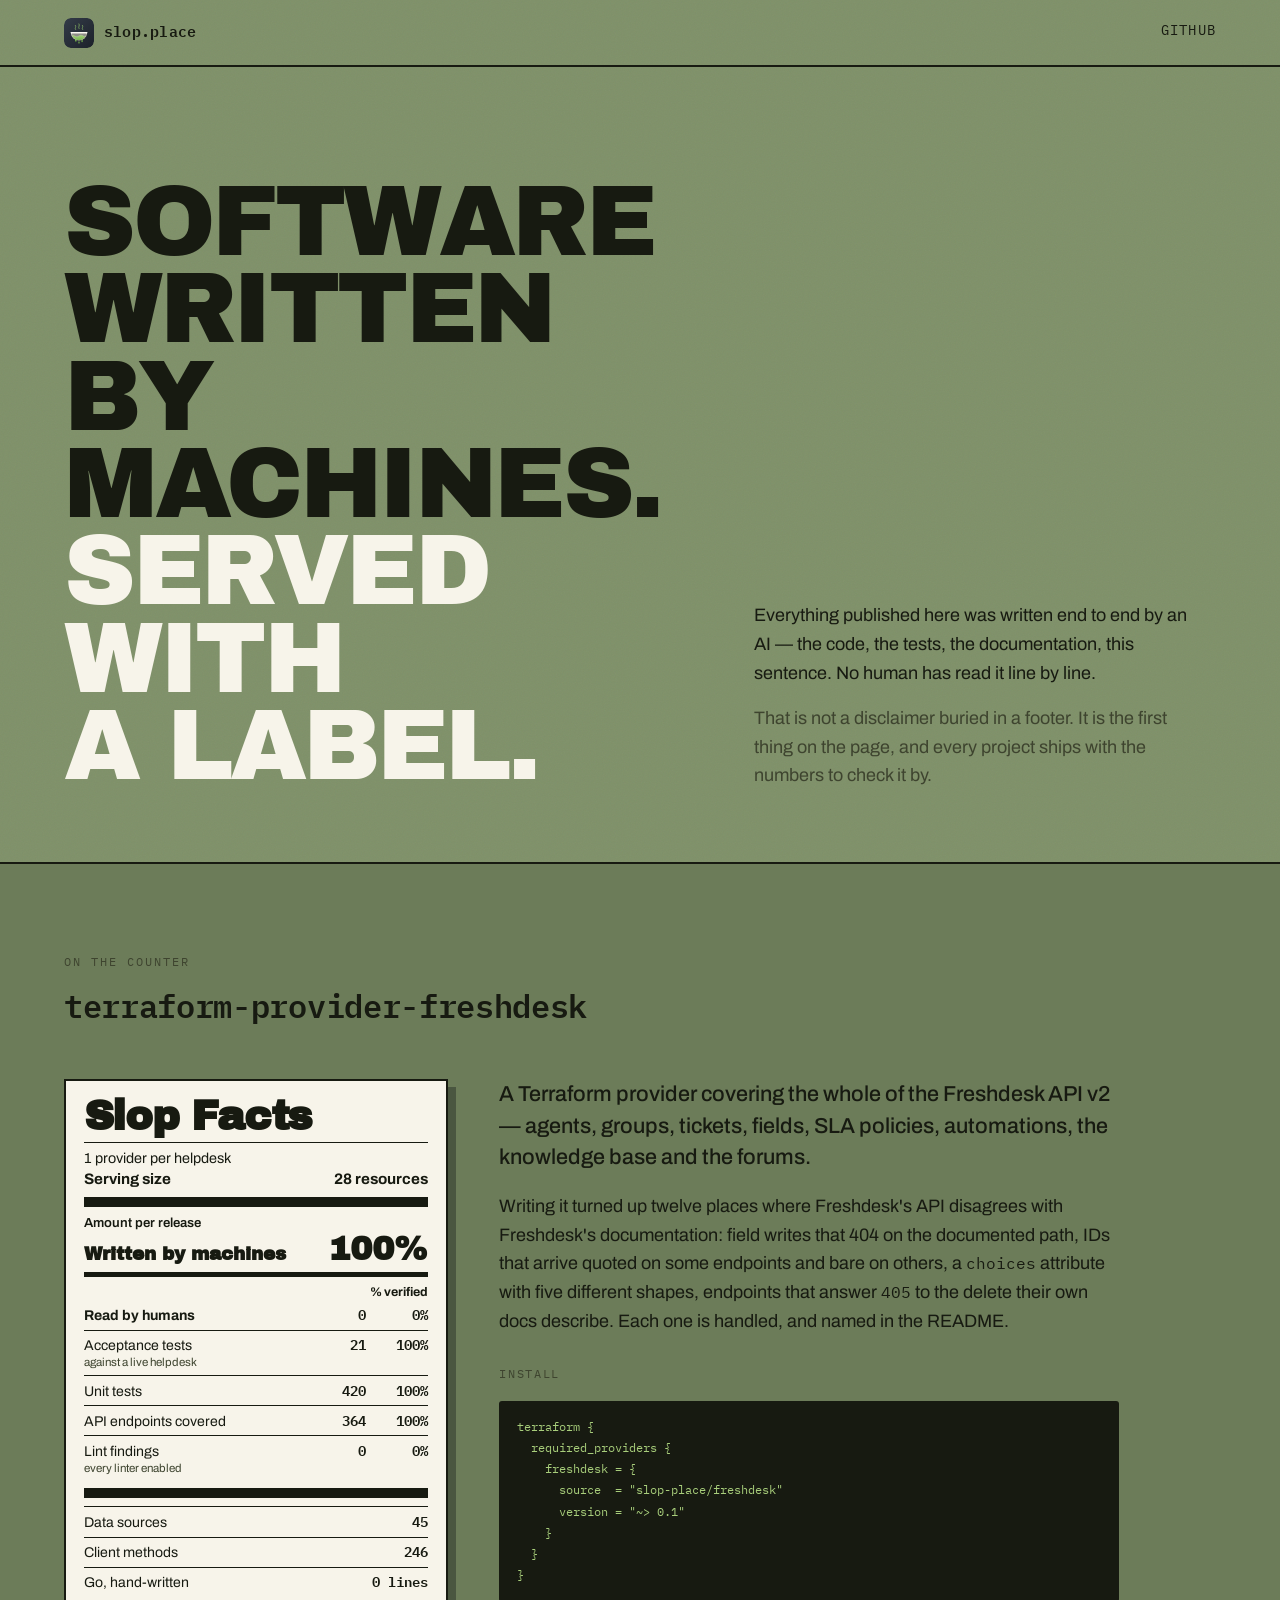
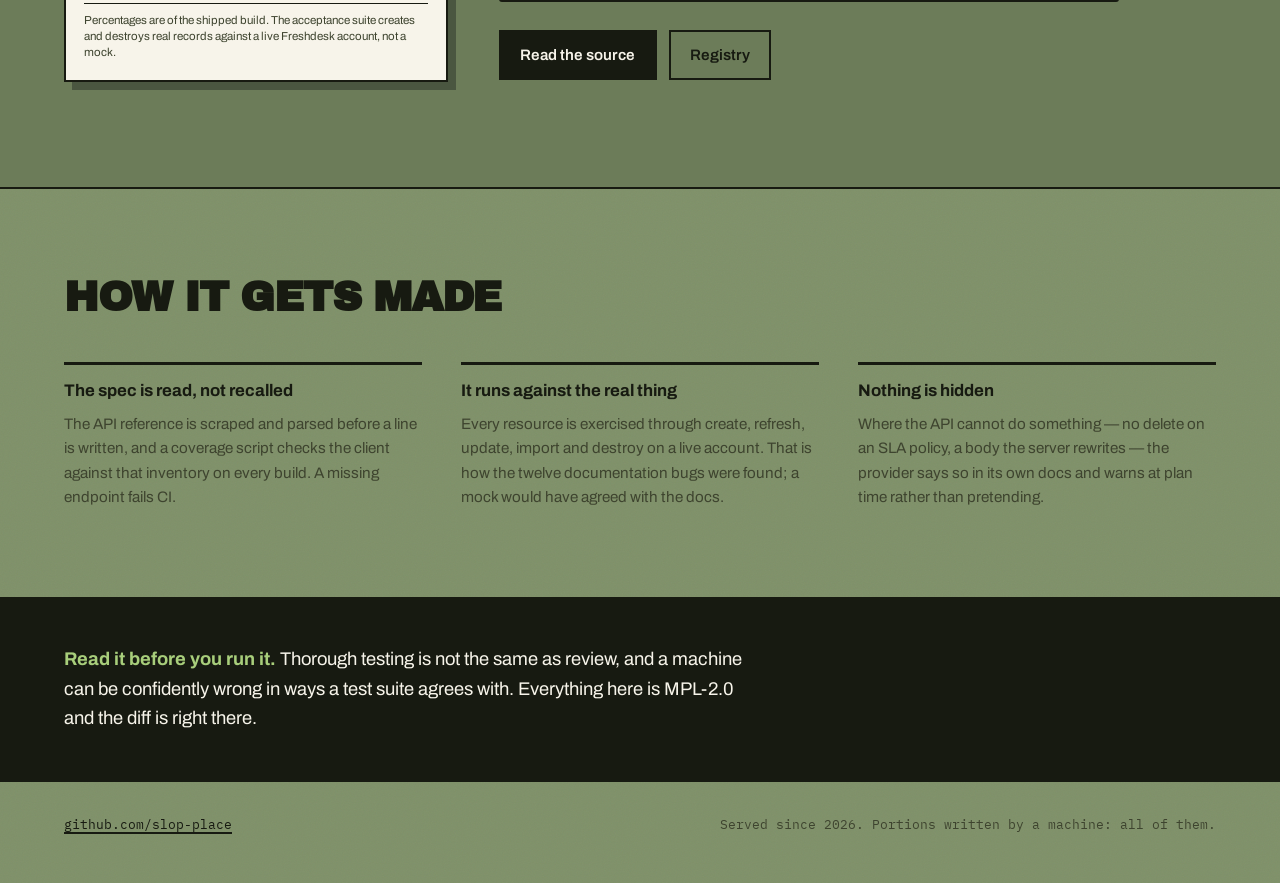
==== index.html @ e4c2a357 "Add the slop.place site A static page for the org: institutional canteen green, with each project pr" ====
<!doctype html>
<html lang="en">
<head>
<meta charset="utf-8">
<meta name="viewport" content="width=device-width, initial-scale=1">
<title>slop.place — software written by machines, served with a label</title>
<meta name="description" content="Open-source software written end to end by AI, published with the numbers to check it by. No human has read it line by line.">

<link rel="icon" href="/assets/favicon.png" type="image/png">
<meta property="og:title" content="slop.place">
<meta property="og:description" content="Software written by machines. Served with a label.">
<meta property="og:image" content="/assets/slop-place-512.png">
<meta property="og:type" content="website">
<meta property="og:url" content="https://slop.place">
<meta name="twitter:card" content="summary">

<link rel="preconnect" href="https://fonts.googleapis.com">
<link rel="preconnect" href="https://fonts.gstatic.com" crossorigin>
<link href="https://fonts.googleapis.com/css2?family=Archivo:wght@400;500;600;700&family=Archivo+Black&family=IBM+Plex+Mono:wght@400;500;600&display=swap" rel="stylesheet">
<link rel="stylesheet" href="/styles.css">
</head>

<body>
<a class="skip" href="#main">Skip to content</a>

<header class="bar">
  <a class="brand" href="/">
    <img src="/assets/slop-place.svg" alt="" width="30" height="30">
    <span>slop.place</span>
  </a>
  <a class="bar-link" href="https://github.com/slop-place">GitHub</a>
</header>

<main id="main">

  <section class="hero">
    <h1 class="hero-title">
      <span class="line">Software</span>
      <span class="line">written by</span>
      <span class="line">machines.</span>
      <span class="line line--slop">Served with</span>
      <span class="line line--slop">a label.</span>
    </h1>

    <div class="hero-note">
      <p>
        Everything published here was written end to end by an AI — the code, the
        tests, the documentation, this sentence. No human has read it line by line.
      </p>
      <p>
        That is not a disclaimer buried in a footer. It is the first thing on the
        page, and every project ships with the numbers to check it by.
      </p>
    </div>
  </section>

  <section class="serving" aria-labelledby="serving-heading">
    <p class="eyebrow">On the counter</p>
    <h2 id="serving-heading" class="serving-title">terraform-provider-freshdesk</h2>

    <div class="serving-grid">

      <!-- The signature: a regulatory label for a software release. -->
      <article class="label" aria-labelledby="facts-heading">
        <h3 id="facts-heading" class="label-title">Slop Facts</h3>

        <div class="rule rule--hair"></div>
        <p class="label-serving">1 provider per helpdesk</p>
        <p class="label-serving-size">
          <span>Serving size</span><strong>28 resources</strong>
        </p>

        <div class="rule rule--thick"></div>
        <p class="label-amount">Amount per release</p>
        <p class="label-headline">
          <span>Written by machines</span><strong>100%</strong>
        </p>

        <div class="rule rule--medium"></div>
        <p class="label-col">% verified</p>

        <dl class="label-rows">
          <div class="row row--emph">
            <dt>Read by humans</dt><dd class="v">0</dd><dd class="p">0%</dd>
          </div>
          <div class="row">
            <dt>Acceptance tests <em>against a live helpdesk</em></dt>
            <dd class="v">21</dd><dd class="p">100%</dd>
          </div>
          <div class="row">
            <dt>Unit tests</dt><dd class="v">420</dd><dd class="p">100%</dd>
          </div>
          <div class="row">
            <dt>API endpoints covered</dt><dd class="v">364</dd><dd class="p">100%</dd>
          </div>
          <div class="row">
            <dt>Lint findings <em>every linter enabled</em></dt>
            <dd class="v">0</dd><dd class="p">0%</dd>
          </div>
        </dl>

        <div class="rule rule--thick"></div>

        <dl class="label-minor">
          <div class="row"><dt>Data sources</dt><dd class="v">45</dd></div>
          <div class="row"><dt>Client methods</dt><dd class="v">246</dd></div>
          <div class="row"><dt>Go, hand-written</dt><dd class="v">0 lines</dd></div>
        </dl>

        <div class="rule rule--hair"></div>
        <p class="label-foot">
          Percentages are of the shipped build. The acceptance suite creates and
          destroys real records against a live Freshdesk account, not a mock.
        </p>
      </article>

      <div class="serving-copy">
        <p class="lede">
          A Terraform provider covering the whole of the Freshdesk API v2 — agents,
          groups, tickets, fields, SLA policies, automations, the knowledge base and
          the forums.
        </p>

        <p>
          Writing it turned up twelve places where Freshdesk's API disagrees with
          Freshdesk's documentation: field writes that 404 on the documented path,
          IDs that arrive quoted on some endpoints and bare on others, a
          <code>choices</code> attribute with five different shapes, endpoints that
          answer <code>405</code> to the delete their own docs describe. Each one is
          handled, and named in the README.
        </p>

        <div class="install">
          <p class="install-label">Install</p>
<pre><code>terraform {
  required_providers {
    freshdesk = {
      source  = "slop-place/freshdesk"
      version = "~&gt; 0.1"
    }
  }
}</code></pre>
        </div>

        <p class="links">
          <a class="cta" href="https://github.com/slop-place/terraform-provider-freshdesk">Read the source</a>
          <a class="cta cta--ghost" href="https://registry.terraform.io/providers/slop-place/freshdesk/latest">Registry</a>
        </p>
      </div>

    </div>
  </section>

  <section class="kitchen" aria-labelledby="kitchen-heading">
    <h2 id="kitchen-heading" class="kitchen-title">How it gets made</h2>
    <div class="kitchen-grid">
      <div class="dish">
        <h3>The spec is read, not recalled</h3>
        <p>
          The API reference is scraped and parsed before a line is written, and a
          coverage script checks the client against that inventory on every build.
          A missing endpoint fails CI.
        </p>
      </div>
      <div class="dish">
        <h3>It runs against the real thing</h3>
        <p>
          Every resource is exercised through create, refresh, update, import and
          destroy on a live account. That is how the twelve documentation bugs were
          found; a mock would have agreed with the docs.
        </p>
      </div>
      <div class="dish">
        <h3>Nothing is hidden</h3>
        <p>
          Where the API cannot do something — no delete on an SLA policy, a body the
          server rewrites — the provider says so in its own docs and warns at plan
          time rather than pretending.
        </p>
      </div>
    </div>
  </section>

  <section class="caveat">
    <p>
      <strong>Read it before you run it.</strong> Thorough testing is not the same
      as review, and a machine can be confidently wrong in ways a test suite agrees
      with. Everything here is MPL-2.0 and the diff is right there.
    </p>
  </section>

</main>

<footer class="foot">
  <p><a href="https://github.com/slop-place">github.com/slop-place</a></p>
  <p class="foot-quiet">Served since 2026. Portions written by a machine: all of them.</p>
</footer>

</body>
</html>
---- styles.css ----
/* slop.place
   The ground is institutional canteen green; the labels are paper. The joke is
   that the slop arrives with a regulatory panel, so the panel is set with the
   real thing's typographic rules — thick, medium and hairline dividers, tight
   leading, numbers hard right. */

:root {
  --tray:        #7E9068;  /* melamine green, the page ground */
  --tray-deep:   #6C7C59;  /* the same tray, in shadow */
  --tray-dark:   #4A5640;  /* under the counter */
  --paper:       #F7F4EA;  /* label stock */
  --paper-edge:  #E4DFCE;
  --ink:         #171A11;  /* near-black, green cast */
  --ink-soft:    #3E442F;
  --slop:        #A8CE7B;  /* the bright edge of the slop */

  --display: "Archivo Black", "Archivo", system-ui, sans-serif;
  --body:    "Archivo", system-ui, -apple-system, sans-serif;
  --mono:    "IBM Plex Mono", ui-monospace, "SF Mono", monospace;

  --gutter: clamp(1.25rem, 5vw, 5rem);
  --measure: 62ch;
}

*, *::before, *::after { box-sizing: border-box; }

html { -webkit-text-size-adjust: 100%; }

body {
  margin: 0;
  background: var(--tray);
  color: var(--ink);
  font-family: var(--body);
  font-size: clamp(1rem, 0.95rem + 0.25vw, 1.125rem);
  line-height: 1.6;
  /* A speckle, so the green reads as a wiped-down surface rather than a fill. */
  background-image: url("data:image/svg+xml,%3Csvg xmlns='http://www.w3.org/2000/svg' width='160' height='160'%3E%3Cfilter id='n'%3E%3CfeTurbulence type='fractalNoise' baseFrequency='0.85' numOctaves='3'/%3E%3C/filter%3E%3Crect width='160' height='160' filter='url(%23n)' opacity='0.05'/%3E%3C/svg%3E");
}

a { color: inherit; }

:focus-visible {
  outline: 3px solid var(--slop);
  outline-offset: 3px;
  border-radius: 2px;
}

.skip {
  position: absolute;
  left: -9999px;
}
.skip:focus {
  left: var(--gutter);
  top: 0.75rem;
  z-index: 10;
  background: var(--paper);
  color: var(--ink);
  padding: 0.6rem 1rem;
  font-weight: 600;
  text-decoration: none;
}

/* ── bar ─────────────────────────────────────────────────────────────── */

.bar {
  display: flex;
  align-items: center;
  justify-content: space-between;
  gap: 1rem;
  padding: 1.1rem var(--gutter);
  border-bottom: 2px solid var(--ink);
}

.brand {
  display: inline-flex;
  align-items: center;
  gap: 0.6rem;
  font-family: var(--mono);
  font-weight: 600;
  font-size: 0.95rem;
  letter-spacing: 0.02em;
  text-decoration: none;
}
.brand img { display: block; border-radius: 7px; }

.bar-link {
  font-family: var(--mono);
  font-size: 0.85rem;
  text-transform: uppercase;
  letter-spacing: 0.09em;
  text-decoration: none;
  border-bottom: 2px solid transparent;
  padding-bottom: 2px;
  transition: border-color 140ms ease;
}
.bar-link:hover { border-color: var(--ink); }

/* ── hero ────────────────────────────────────────────────────────────── */

.hero {
  padding: clamp(3rem, 9vw, 7rem) var(--gutter) clamp(2.5rem, 6vw, 4.5rem);
  display: grid;
  gap: clamp(2rem, 5vw, 4rem);
  grid-template-columns: 1fr;
}
.hero > * { min-width: 0; }

@media (min-width: 62rem) {
  .hero {
    grid-template-columns: minmax(0, 1.15fr) minmax(0, 0.85fr);
    align-items: end;
  }
}

.hero-title {
  font-family: var(--display);
  font-weight: 400;
  font-size: clamp(2.6rem, 8.4vw, 6.2rem);
  line-height: 0.88;
  letter-spacing: -0.035em;
  margin: 0;
  text-transform: uppercase;
}

.hero-title .line {
  display: block;
  overflow-wrap: anywhere;
  animation: rise 620ms cubic-bezier(0.2, 0.7, 0.3, 1) both;
}
.hero-title .line:nth-child(1) { animation-delay: 40ms; }
.hero-title .line:nth-child(2) { animation-delay: 90ms; }
.hero-title .line:nth-child(3) { animation-delay: 140ms; }
.hero-title .line:nth-child(4) { animation-delay: 210ms; }
.hero-title .line:nth-child(5) { animation-delay: 260ms; }

.line--slop { color: var(--paper); }

@keyframes rise {
  from { opacity: 0; transform: translateY(0.5em); }
  to   { opacity: 1; transform: none; }
}

.hero-note {
  max-width: 44ch;
  animation: rise 620ms cubic-bezier(0.2, 0.7, 0.3, 1) 340ms both;
}
.hero-note p { margin: 0 0 1rem; }
.hero-note p:last-child { margin-bottom: 0; color: var(--ink-soft); }

/* ── serving ─────────────────────────────────────────────────────────── */

.serving {
  padding: clamp(3rem, 7vw, 5.5rem) var(--gutter);
  border-top: 2px solid var(--ink);
  background: var(--tray-deep);
}

.eyebrow {
  font-family: var(--mono);
  font-size: 0.78rem;
  text-transform: uppercase;
  letter-spacing: 0.16em;
  margin: 0 0 0.5rem;
  color: var(--ink-soft);
}

.serving-title {
  font-family: var(--mono);
  font-weight: 600;
  font-size: clamp(1.25rem, 3.4vw, 2rem);
  letter-spacing: -0.01em;
  margin: 0 0 clamp(2rem, 4vw, 3rem);
  word-break: break-word;
}

.serving-grid {
  display: grid;
  gap: clamp(2rem, 4vw, 3.5rem);
  grid-template-columns: 1fr;
  align-items: start;
}
.serving-grid > * { min-width: 0; }

@media (min-width: 62rem) {
  .serving-grid { grid-template-columns: 24rem minmax(0, 1fr); }
}

/* ── the label ───────────────────────────────────────────────────────── */

.label {
  background: var(--paper);
  color: var(--ink);
  border: 2px solid var(--ink);
  padding: 1.05rem 1.1rem 1.2rem;
  font-family: var(--body);
  line-height: 1.25;
  box-shadow: 8px 8px 0 var(--tray-dark);
}

.label-title {
  font-family: var(--display);
  font-size: clamp(2rem, 6vw, 2.6rem);
  line-height: 0.9;
  letter-spacing: -0.03em;
  margin: 0 0 0.35rem;
  text-transform: none;
}

/* The real panel's dividers carry the hierarchy, so they are sized, not styled. */
.rule { background: var(--ink); }
.rule--hair   { height: 1px;  margin: 0.4rem 0; }
.rule--medium { height: 5px;  margin: 0.5rem 0; }
.rule--thick  { height: 10px; margin: 0.5rem 0; }

.label-serving { margin: 0; font-size: 0.9rem; }

.label-serving-size,
.label-headline {
  display: flex;
  justify-content: space-between;
  align-items: baseline;
  gap: 1rem;
  margin: 0.15rem 0 0;
  font-weight: 700;
}
.label-serving-size { font-size: 0.95rem; }

.label-amount {
  margin: 0;
  font-size: 0.82rem;
  font-weight: 600;
}

.label-headline {
  font-family: var(--display);
  font-size: 1.15rem;
  line-height: 1.1;
  margin-top: 0.15rem;
}
.label-headline strong { font-size: 2.1rem; line-height: 0.9; }

.label-col {
  margin: 0;
  text-align: right;
  font-size: 0.78rem;
  font-weight: 700;
}

.label-rows, .label-minor { margin: 0; }

.row {
  display: grid;
  min-width: 0;
  grid-template-columns: minmax(0, 1fr) auto 3.4rem;
  gap: 0.5rem;
  align-items: baseline;
  padding: 0.3rem 0;
  border-top: 1px solid var(--ink);
}
.label-rows .row:first-child { border-top: 0; }

.row dt { font-size: 0.88rem; min-width: 0; overflow-wrap: anywhere; }
.row dt em {
  display: block;
  font-style: normal;
  font-size: 0.72rem;
  color: var(--ink-soft);
  line-height: 1.3;
}
.row dd { margin: 0; font-family: var(--mono); font-size: 0.88rem; }
.row .v { font-weight: 600; }
.row .p { text-align: right; font-weight: 600; }

.row--emph dt, .row--emph dd { font-weight: 700; }

.label-minor .row { grid-template-columns: minmax(0, 1fr) auto; }

.label-foot {
  margin: 0.5rem 0 0;
  font-size: 0.72rem;
  line-height: 1.4;
  color: var(--ink-soft);
}

/* ── serving copy ────────────────────────────────────────────────────── */

.serving-copy { max-width: var(--measure); min-width: 0; }
.serving-copy p { margin: 0 0 1.15rem; }

.lede {
  font-size: clamp(1.1rem, 1rem + 0.5vw, 1.35rem);
  line-height: 1.45;
  font-weight: 500;
}

code {
  font-family: var(--mono);
  font-size: 0.9em;
}

.install { margin: 1.75rem 0; }

.install-label {
  font-family: var(--mono);
  font-size: 0.75rem;
  text-transform: uppercase;
  letter-spacing: 0.14em;
  margin: 0 0 0.5rem;
  color: var(--ink-soft);
}

.install pre {
  margin: 0;
  padding: 1rem 1.1rem;
  background: var(--ink);
  color: var(--slop);
  border-radius: 3px;
  overflow-x: auto;
  font-size: 0.85rem;
  line-height: 1.55;
}
.install pre code { font-family: var(--mono); }

.links {
  display: flex;
  flex-wrap: wrap;
  gap: 0.75rem;
  margin-top: 1.5rem;
}

.cta {
  display: inline-block;
  padding: 0.7rem 1.2rem;
  background: var(--ink);
  color: var(--paper);
  font-weight: 600;
  font-size: 0.95rem;
  text-decoration: none;
  border: 2px solid var(--ink);
  transition: transform 120ms ease, box-shadow 120ms ease;
}
.cta:hover { transform: translate(-2px, -2px); box-shadow: 4px 4px 0 var(--tray-dark); }

.cta--ghost { background: transparent; color: var(--ink); }
.cta--ghost:hover { box-shadow: 4px 4px 0 var(--tray-dark); }

/* ── kitchen ─────────────────────────────────────────────────────────── */

.kitchen {
  padding: clamp(3rem, 7vw, 5.5rem) var(--gutter);
  border-top: 2px solid var(--ink);
}

.kitchen-title {
  font-family: var(--display);
  font-size: clamp(1.7rem, 4.5vw, 2.6rem);
  line-height: 1;
  letter-spacing: -0.03em;
  margin: 0 0 clamp(1.75rem, 4vw, 2.75rem);
  text-transform: uppercase;
}

.kitchen-grid {
  display: grid;
  gap: clamp(1.5rem, 3vw, 2.5rem);
  grid-template-columns: 1fr;
}
.kitchen-grid > * { min-width: 0; }
@media (min-width: 48rem) {
  .kitchen-grid { grid-template-columns: repeat(3, 1fr); }
}

.dish {
  border-top: 3px solid var(--ink);
  padding-top: 1rem;
}
.dish h3 {
  font-family: var(--body);
  font-weight: 700;
  font-size: 1.05rem;
  line-height: 1.25;
  margin: 0 0 0.6rem;
}
.dish p { margin: 0; font-size: 0.95rem; color: var(--ink-soft); }

/* ── caveat ──────────────────────────────────────────────────────────── */

.caveat {
  padding: clamp(2rem, 5vw, 3rem) var(--gutter);
  background: var(--ink);
  color: var(--paper);
}
.caveat p {
  margin: 0;
  max-width: var(--measure);
  font-size: clamp(1rem, 0.95rem + 0.3vw, 1.15rem);
}
.caveat strong { color: var(--slop); }

/* ── foot ────────────────────────────────────────────────────────────── */

.foot {
  padding: 2rem var(--gutter) 3rem;
  font-family: var(--mono);
  font-size: 0.82rem;
  display: flex;
  flex-wrap: wrap;
  justify-content: space-between;
  gap: 0.5rem 1.5rem;
}
.foot p { margin: 0; }
.foot a { text-decoration-thickness: 2px; text-underline-offset: 3px; }
.foot-quiet { color: var(--ink-soft); }

@media (prefers-reduced-motion: reduce) {
  *, *::before, *::after {
    animation-duration: 0.01ms !important;
    animation-delay: 0ms !important;
    transition-duration: 0.01ms !important;
  }
}
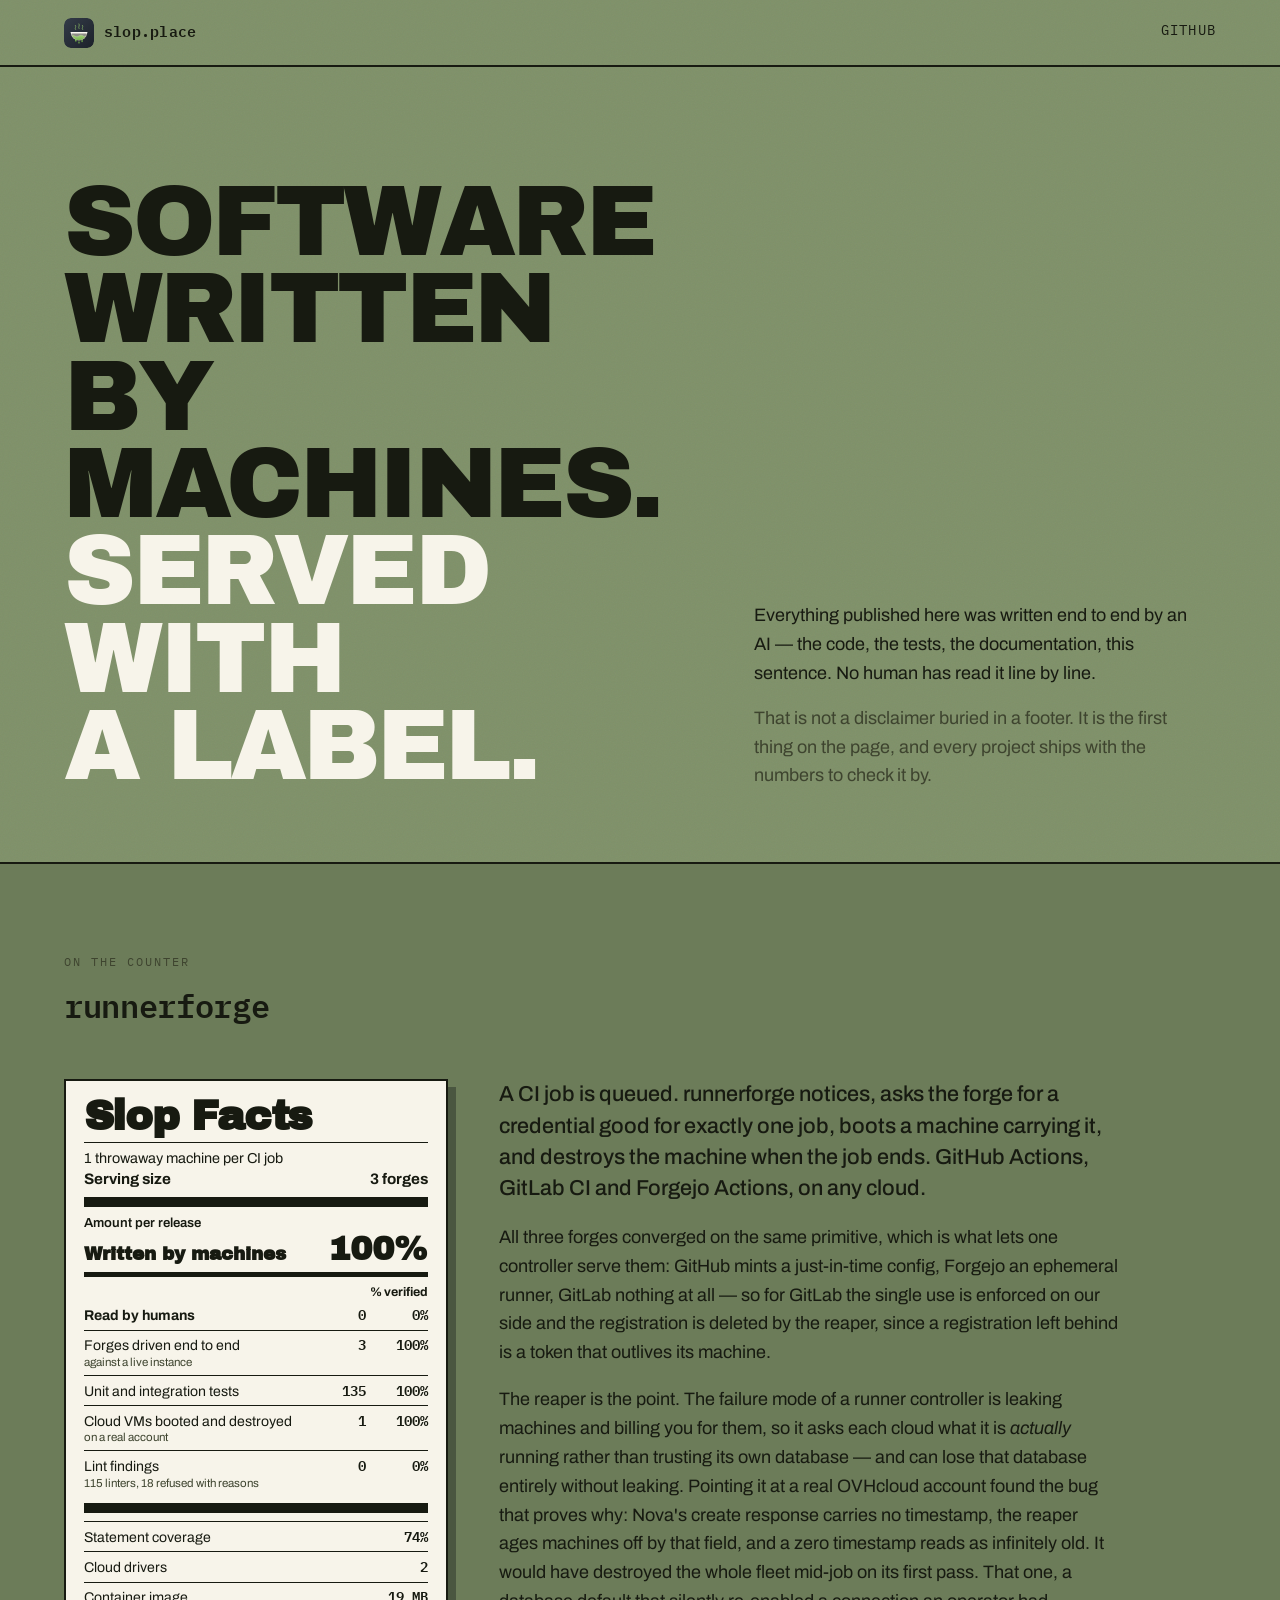
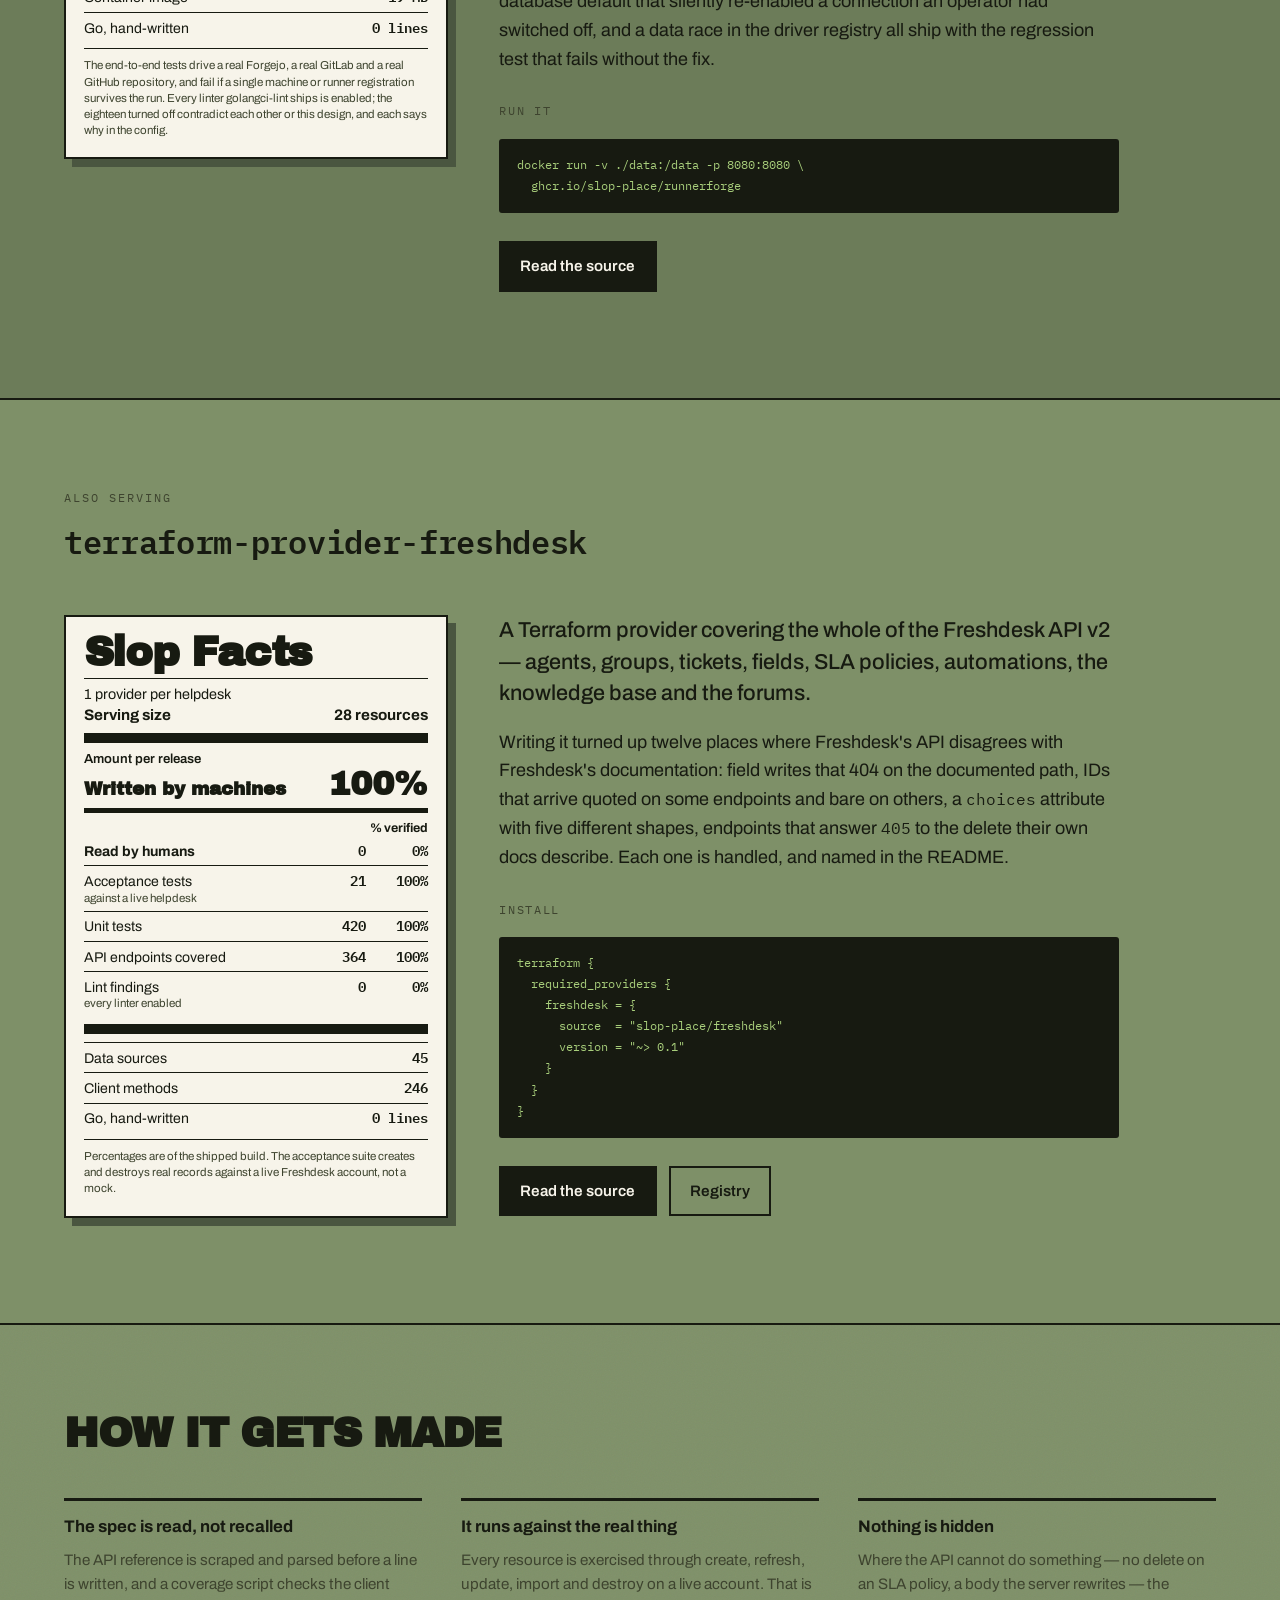
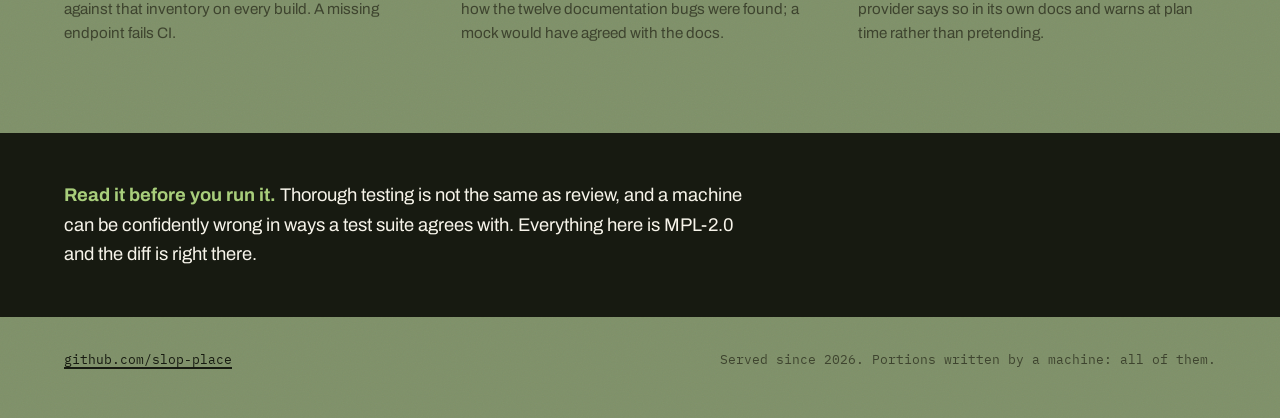
==== commit c5fca448: "Put runnerforge on the counter Ephemeral CI runners for GitHub Actions, GitLab CI and Forgejo, one t" ====
--- a/index.html
+++ b/index.html
@@ -4,7 +4,7 @@
 <meta charset="utf-8">
 <meta name="viewport" content="width=device-width, initial-scale=1">
 <title>slop.place — software written by machines, served with a label</title>
-<meta name="description" content="Open-source software written end to end by AI, published with the numbers to check it by. No human has read it line by line.">
+<meta name="description" content="Open-source software written end to end by AI, published with the numbers to check it by. Ephemeral CI runners and a Terraform provider. No human has read it line by line.">
 
 <link rel="icon" href="/assets/favicon.png" type="image/png">
 <meta property="og:title" content="slop.place">
@@ -54,8 +54,115 @@
     </div>
   </section>
 
-  <section class="serving" aria-labelledby="serving-heading">
+  <section class="serving" aria-labelledby="rf-heading">
     <p class="eyebrow">On the counter</p>
+    <h2 id="rf-heading" class="serving-title">runnerforge</h2>
+
+    <div class="serving-grid">
+
+      <article class="label" aria-labelledby="rf-facts-heading">
+        <h3 id="rf-facts-heading" class="label-title">Slop Facts</h3>
+
+        <div class="rule rule--hair"></div>
+        <p class="label-serving">1 throwaway machine per CI job</p>
+        <p class="label-serving-size">
+          <span>Serving size</span><strong>3 forges</strong>
+        </p>
+
+        <div class="rule rule--thick"></div>
+        <p class="label-amount">Amount per release</p>
+        <p class="label-headline">
+          <span>Written by machines</span><strong>100%</strong>
+        </p>
+
+        <div class="rule rule--medium"></div>
+        <p class="label-col">% verified</p>
+
+        <dl class="label-rows">
+          <div class="row row--emph">
+            <dt>Read by humans</dt><dd class="v">0</dd><dd class="p">0%</dd>
+          </div>
+          <div class="row">
+            <dt>Forges driven end to end <em>against a live instance</em></dt>
+            <dd class="v">3</dd><dd class="p">100%</dd>
+          </div>
+          <div class="row">
+            <dt>Unit and integration tests</dt><dd class="v">135</dd><dd class="p">100%</dd>
+          </div>
+          <div class="row">
+            <dt>Cloud VMs booted and destroyed <em>on a real account</em></dt>
+            <dd class="v">1</dd><dd class="p">100%</dd>
+          </div>
+          <div class="row">
+            <dt>Lint findings <em>115 linters, 18 refused with reasons</em></dt>
+            <dd class="v">0</dd><dd class="p">0%</dd>
+          </div>
+        </dl>
+
+        <div class="rule rule--thick"></div>
+
+        <dl class="label-minor">
+          <div class="row"><dt>Statement coverage</dt><dd class="v">74%</dd></div>
+          <div class="row"><dt>Cloud drivers</dt><dd class="v">2</dd></div>
+          <div class="row"><dt>Container image</dt><dd class="v">19 MB</dd></div>
+          <div class="row"><dt>Go, hand-written</dt><dd class="v">0 lines</dd></div>
+        </dl>
+
+        <div class="rule rule--hair"></div>
+        <p class="label-foot">
+          The end-to-end tests drive a real Forgejo, a real GitLab and a real GitHub
+          repository, and fail if a single machine or runner registration survives
+          the run. Every linter golangci-lint ships is enabled; the eighteen turned
+          off contradict each other or this design, and each says why in the config.
+        </p>
+      </article>
+
+      <div class="serving-copy">
+        <p class="lede">
+          A CI job is queued. runnerforge notices, asks the forge for a credential
+          good for exactly one job, boots a machine carrying it, and destroys the
+          machine when the job ends. GitHub Actions, GitLab CI and Forgejo Actions,
+          on any cloud.
+        </p>
+
+        <p>
+          All three forges converged on the same primitive, which is what lets one
+          controller serve them: GitHub mints a just-in-time config, Forgejo an
+          ephemeral runner, GitLab nothing at all — so for GitLab the single use is
+          enforced on our side and the registration is deleted by the reaper, since
+          a registration left behind is a token that outlives its machine.
+        </p>
+
+        <p>
+          The reaper is the point. The failure mode of a runner controller is
+          leaking machines and billing you for them, so it asks each cloud what it
+          is <em>actually</em> running rather than trusting its own database — and
+          can lose that database entirely without leaking. Pointing it at a real
+          OVHcloud account found the bug that proves why: Nova's create response
+          carries no timestamp, the reaper ages machines off by that field, and a
+          zero timestamp reads as infinitely old. It would have destroyed the whole
+          fleet mid-job on its first pass. That one, a database default that
+          silently re-enabled a connection an operator had switched off, and a data
+          race in the driver registry all ship with the regression test that fails
+          without the fix.
+        </p>
+
+        <div class="install">
+          <p class="install-label">Run it</p>
+<pre><code>docker run -v ./data:/data -p 8080:8080 \
+  ghcr.io/slop-place/runnerforge</code></pre>
+        </div>
+
+        <p class="links">
+          <a class="cta" href="https://github.com/slop-place/runnerforge">Read the source</a>
+        </p>
+      </div>
+
+    </div>
+  </section>
+
+  <section class="serving serving--alt" aria-labelledby="serving-heading">
+    <p class="eyebrow">Also serving</p>
     <h2 id="serving-heading" class="serving-title">terraform-provider-freshdesk</h2>
 
     <div class="serving-grid">
--- a/styles.css
+++ b/styles.css
@@ -154,6 +154,9 @@
   border-top: 2px solid var(--ink);
   background: var(--tray-deep);
 }
+
+/* Servings alternate tone so a stack of them reads as separate dishes. */
+.serving--alt { background: var(--tray); }
 
 .eyebrow {
   font-family: var(--mono);
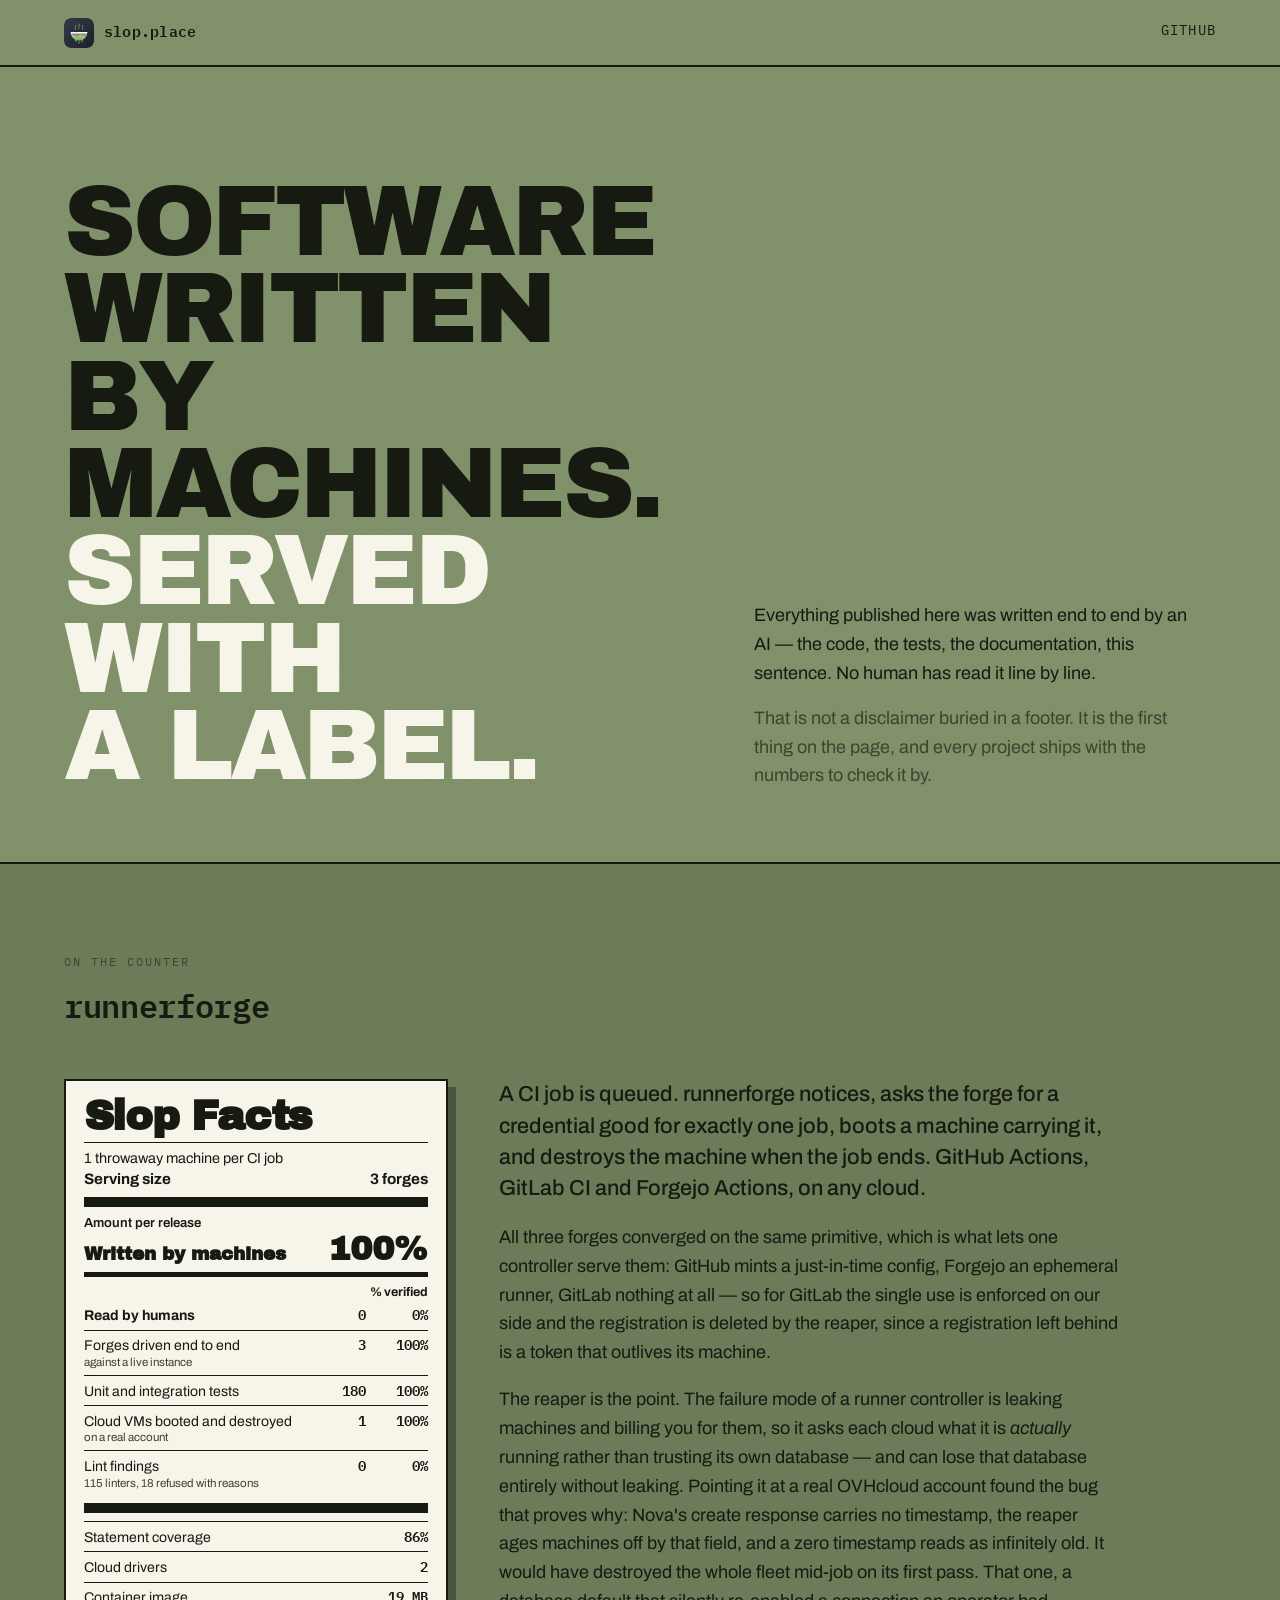
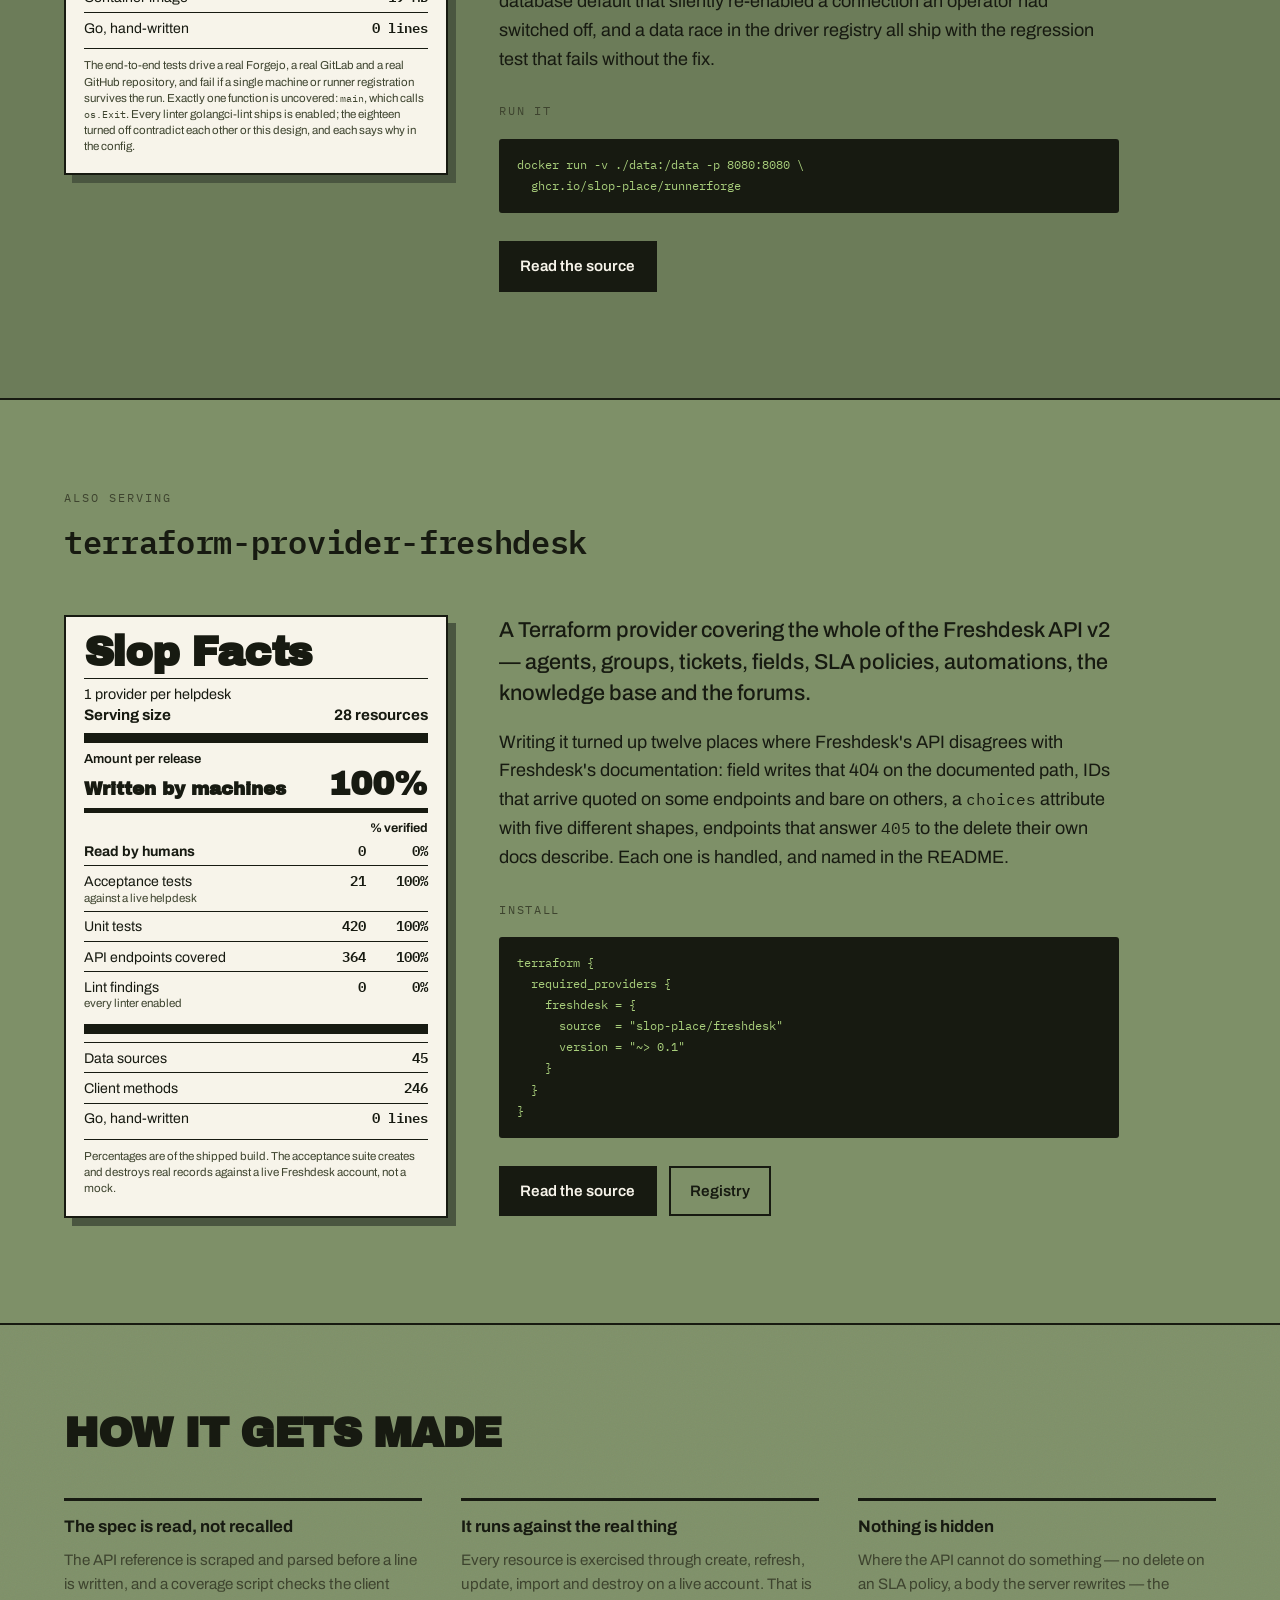
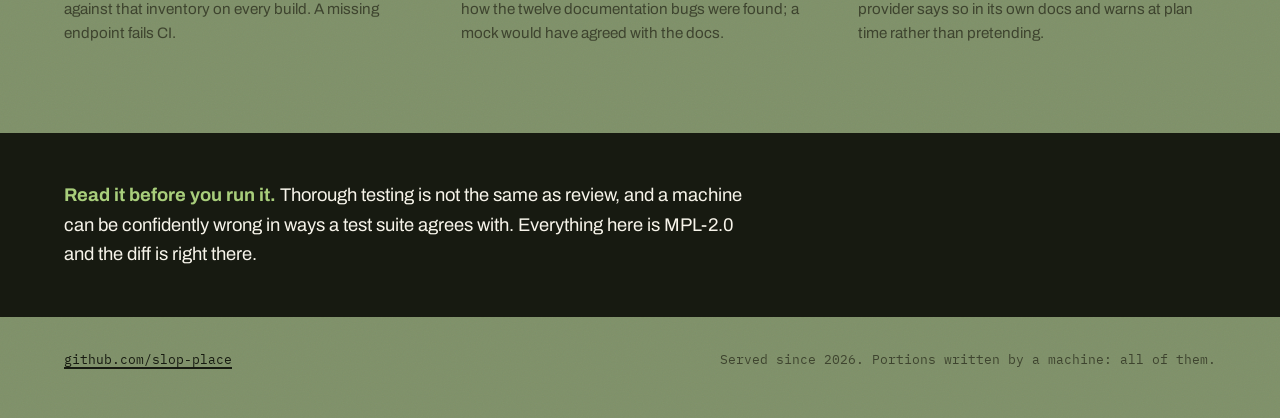
==== commit 37f00c26: "Update runnerforge's label: 180 tests, 86% coverage The figures on a Slop Facts panel are only worth" ====
--- a/index.html
+++ b/index.html
@@ -87,7 +87,7 @@
             <dd class="v">3</dd><dd class="p">100%</dd>
           </div>
           <div class="row">
-            <dt>Unit and integration tests</dt><dd class="v">135</dd><dd class="p">100%</dd>
+            <dt>Unit and integration tests</dt><dd class="v">180</dd><dd class="p">100%</dd>
           </div>
           <div class="row">
             <dt>Cloud VMs booted and destroyed <em>on a real account</em></dt>
@@ -102,7 +102,7 @@
         <div class="rule rule--thick"></div>
 
         <dl class="label-minor">
-          <div class="row"><dt>Statement coverage</dt><dd class="v">74%</dd></div>
+          <div class="row"><dt>Statement coverage</dt><dd class="v">86%</dd></div>
           <div class="row"><dt>Cloud drivers</dt><dd class="v">2</dd></div>
           <div class="row"><dt>Container image</dt><dd class="v">19 MB</dd></div>
           <div class="row"><dt>Go, hand-written</dt><dd class="v">0 lines</dd></div>
@@ -112,8 +112,10 @@
         <p class="label-foot">
           The end-to-end tests drive a real Forgejo, a real GitLab and a real GitHub
           repository, and fail if a single machine or runner registration survives
-          the run. Every linter golangci-lint ships is enabled; the eighteen turned
-          off contradict each other or this design, and each says why in the config.
+          the run. Exactly one function is uncovered: <code>main</code>, which calls
+          <code>os.Exit</code>. Every linter golangci-lint ships is enabled; the
+          eighteen turned off contradict each other or this design, and each says
+          why in the config.
         </p>
       </article>
 
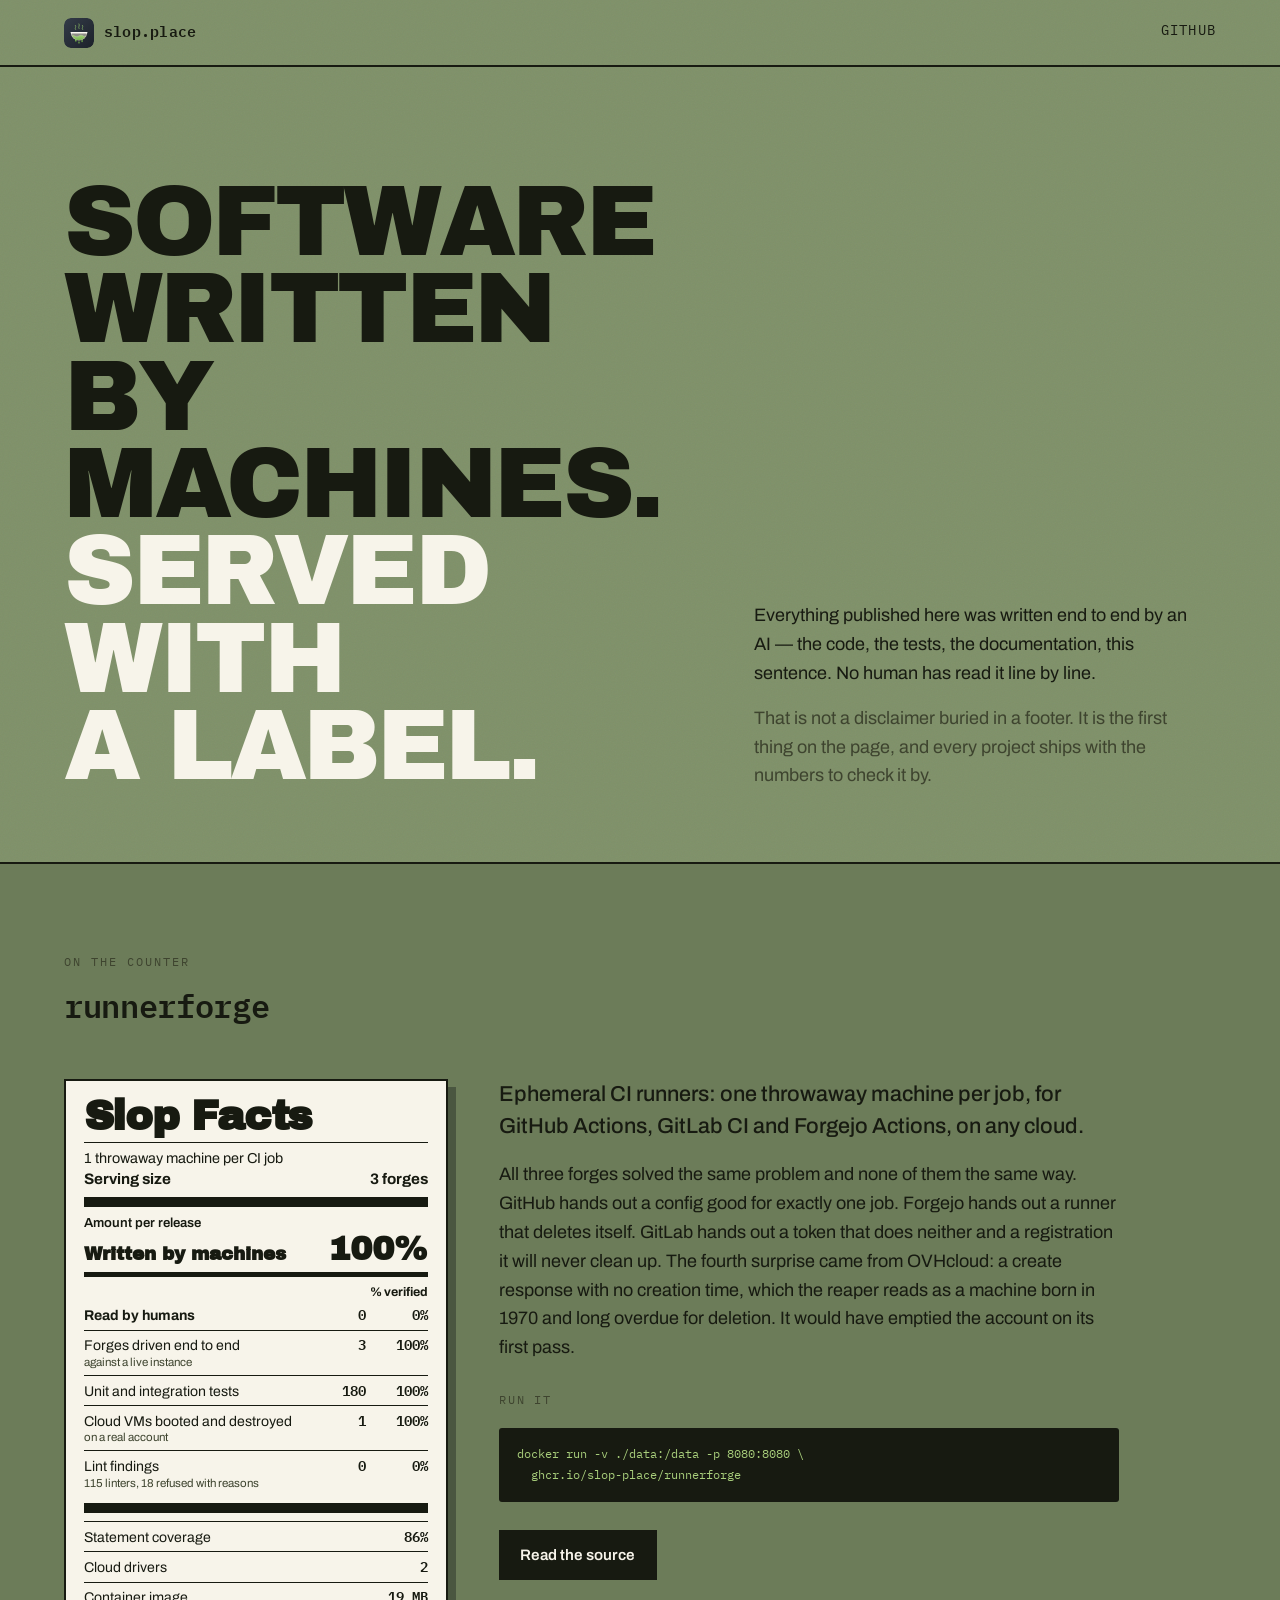
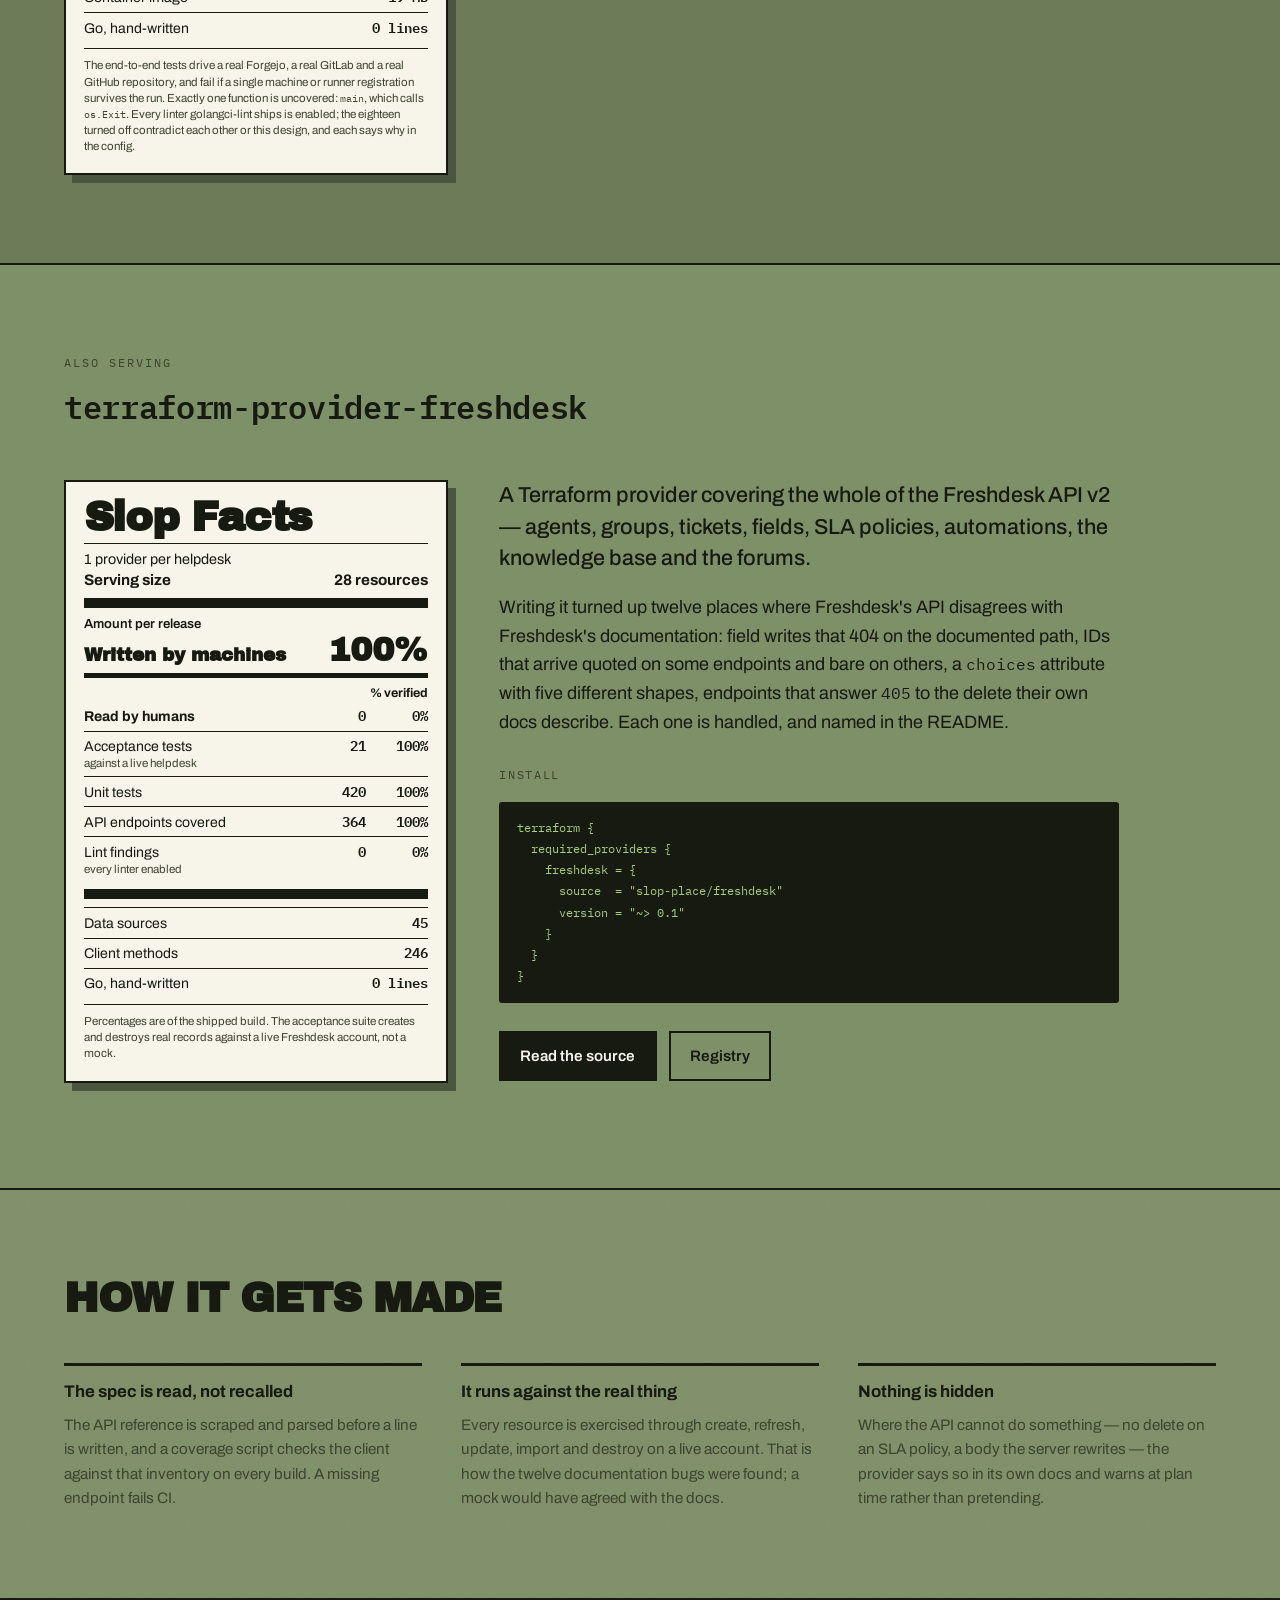
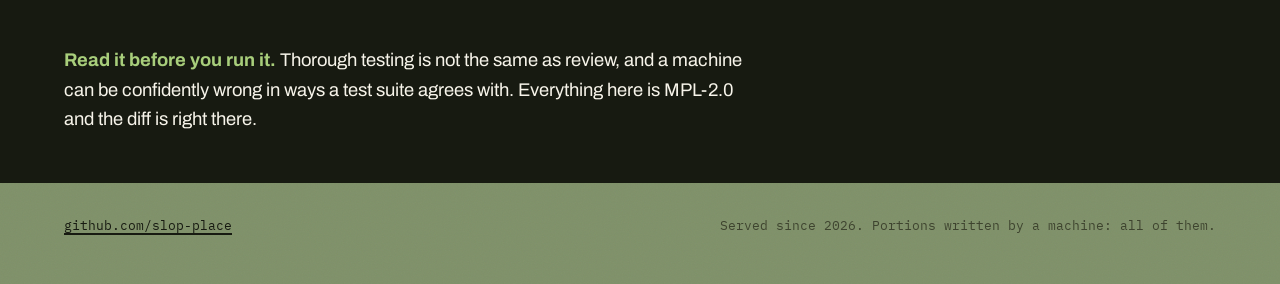
==== commit 68d93bd5: "Shorter, drier copy for runnerforge Three earnest paragraphs replaced with a lede and one finding, w" ====
--- a/index.html
+++ b/index.html
@@ -121,32 +121,18 @@
 
       <div class="serving-copy">
         <p class="lede">
-          A CI job is queued. runnerforge notices, asks the forge for a credential
-          good for exactly one job, boots a machine carrying it, and destroys the
-          machine when the job ends. GitHub Actions, GitLab CI and Forgejo Actions,
-          on any cloud.
-        </p>
-
-        <p>
-          All three forges converged on the same primitive, which is what lets one
-          controller serve them: GitHub mints a just-in-time config, Forgejo an
-          ephemeral runner, GitLab nothing at all — so for GitLab the single use is
-          enforced on our side and the registration is deleted by the reaper, since
-          a registration left behind is a token that outlives its machine.
-        </p>
-
-        <p>
-          The reaper is the point. The failure mode of a runner controller is
-          leaking machines and billing you for them, so it asks each cloud what it
-          is <em>actually</em> running rather than trusting its own database — and
-          can lose that database entirely without leaking. Pointing it at a real
-          OVHcloud account found the bug that proves why: Nova's create response
-          carries no timestamp, the reaper ages machines off by that field, and a
-          zero timestamp reads as infinitely old. It would have destroyed the whole
-          fleet mid-job on its first pass. That one, a database default that
-          silently re-enabled a connection an operator had switched off, and a data
-          race in the driver registry all ship with the regression test that fails
-          without the fix.
+          Ephemeral CI runners: one throwaway machine per job, for GitHub Actions,
+          GitLab CI and Forgejo Actions, on any cloud.
+        </p>
+
+        <p>
+          All three forges solved the same problem and none of them the same way.
+          GitHub hands out a config good for exactly one job. Forgejo hands out a
+          runner that deletes itself. GitLab hands out a token that does neither
+          and a registration it will never clean up. The fourth surprise came from
+          OVHcloud: a create response with no creation time, which the reaper reads
+          as a machine born in 1970 and long overdue for deletion. It would have
+          emptied the account on its first pass.
         </p>
 
         <div class="install">
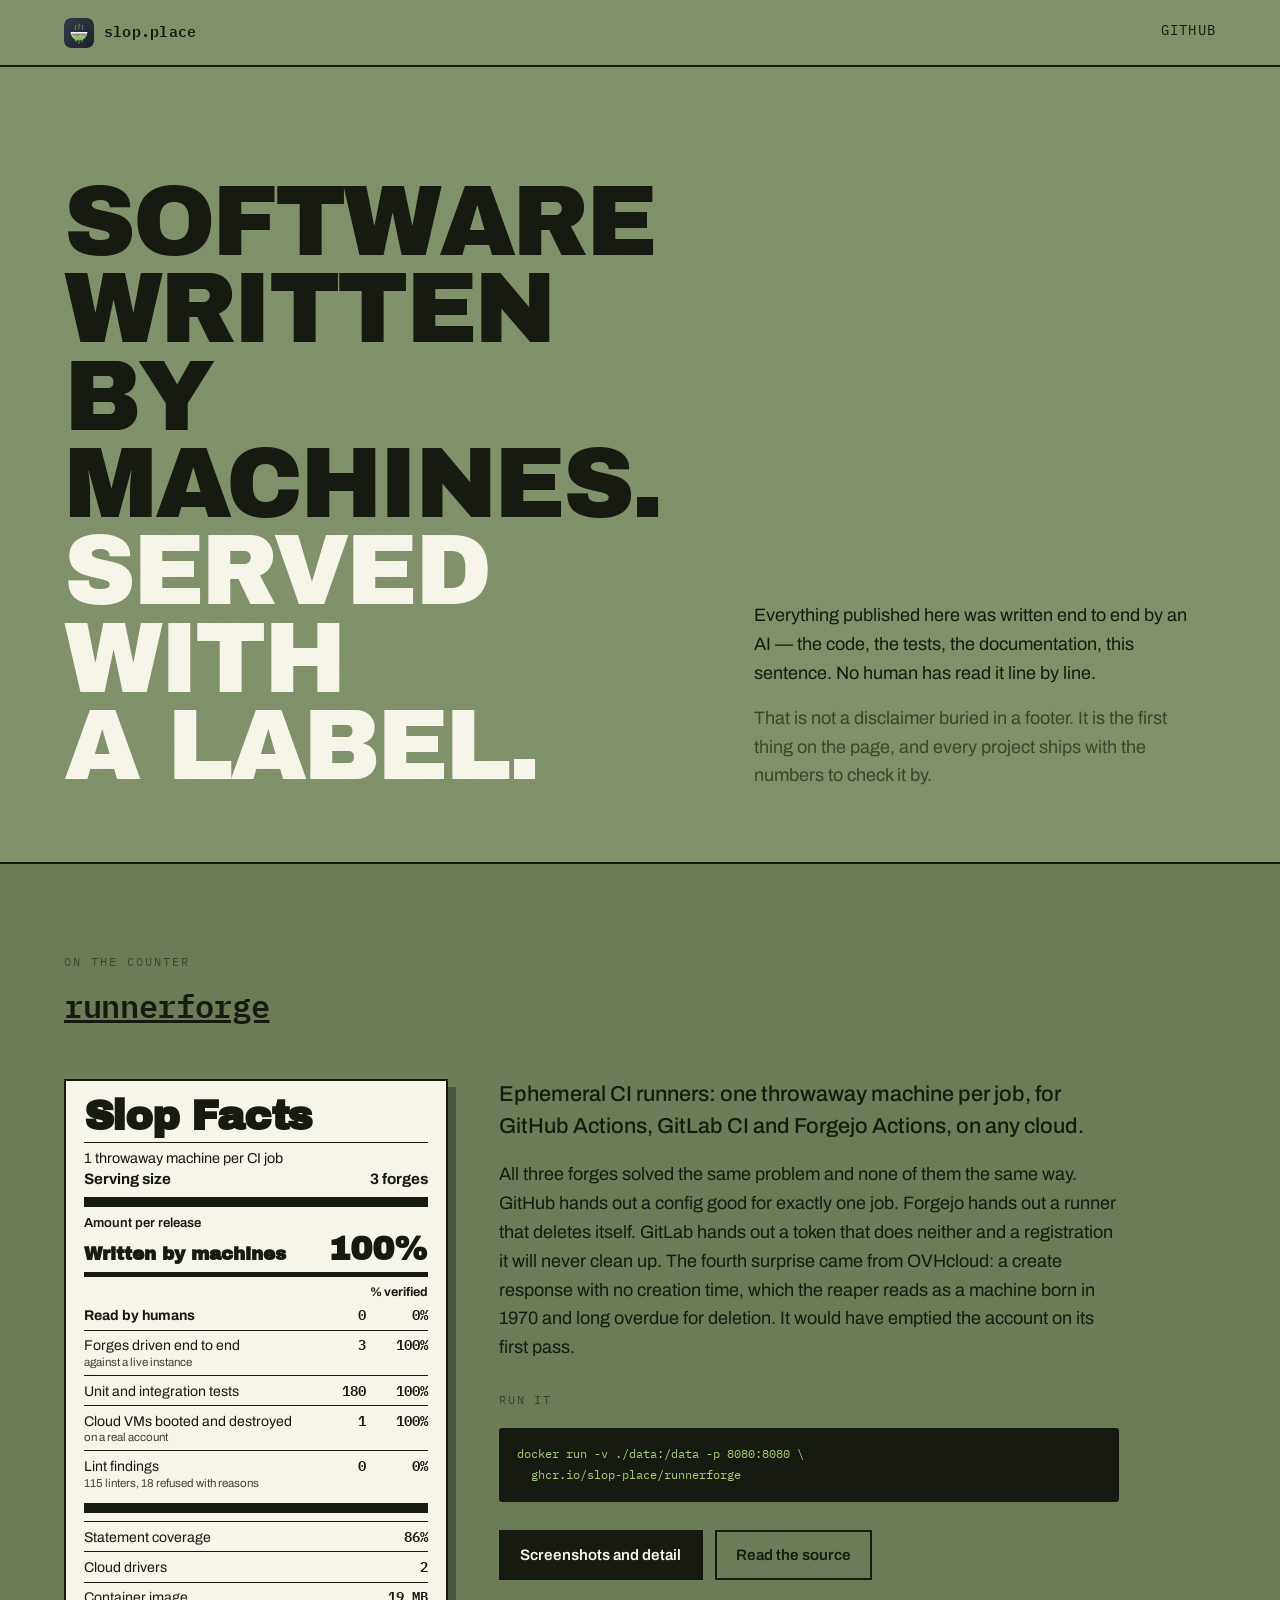
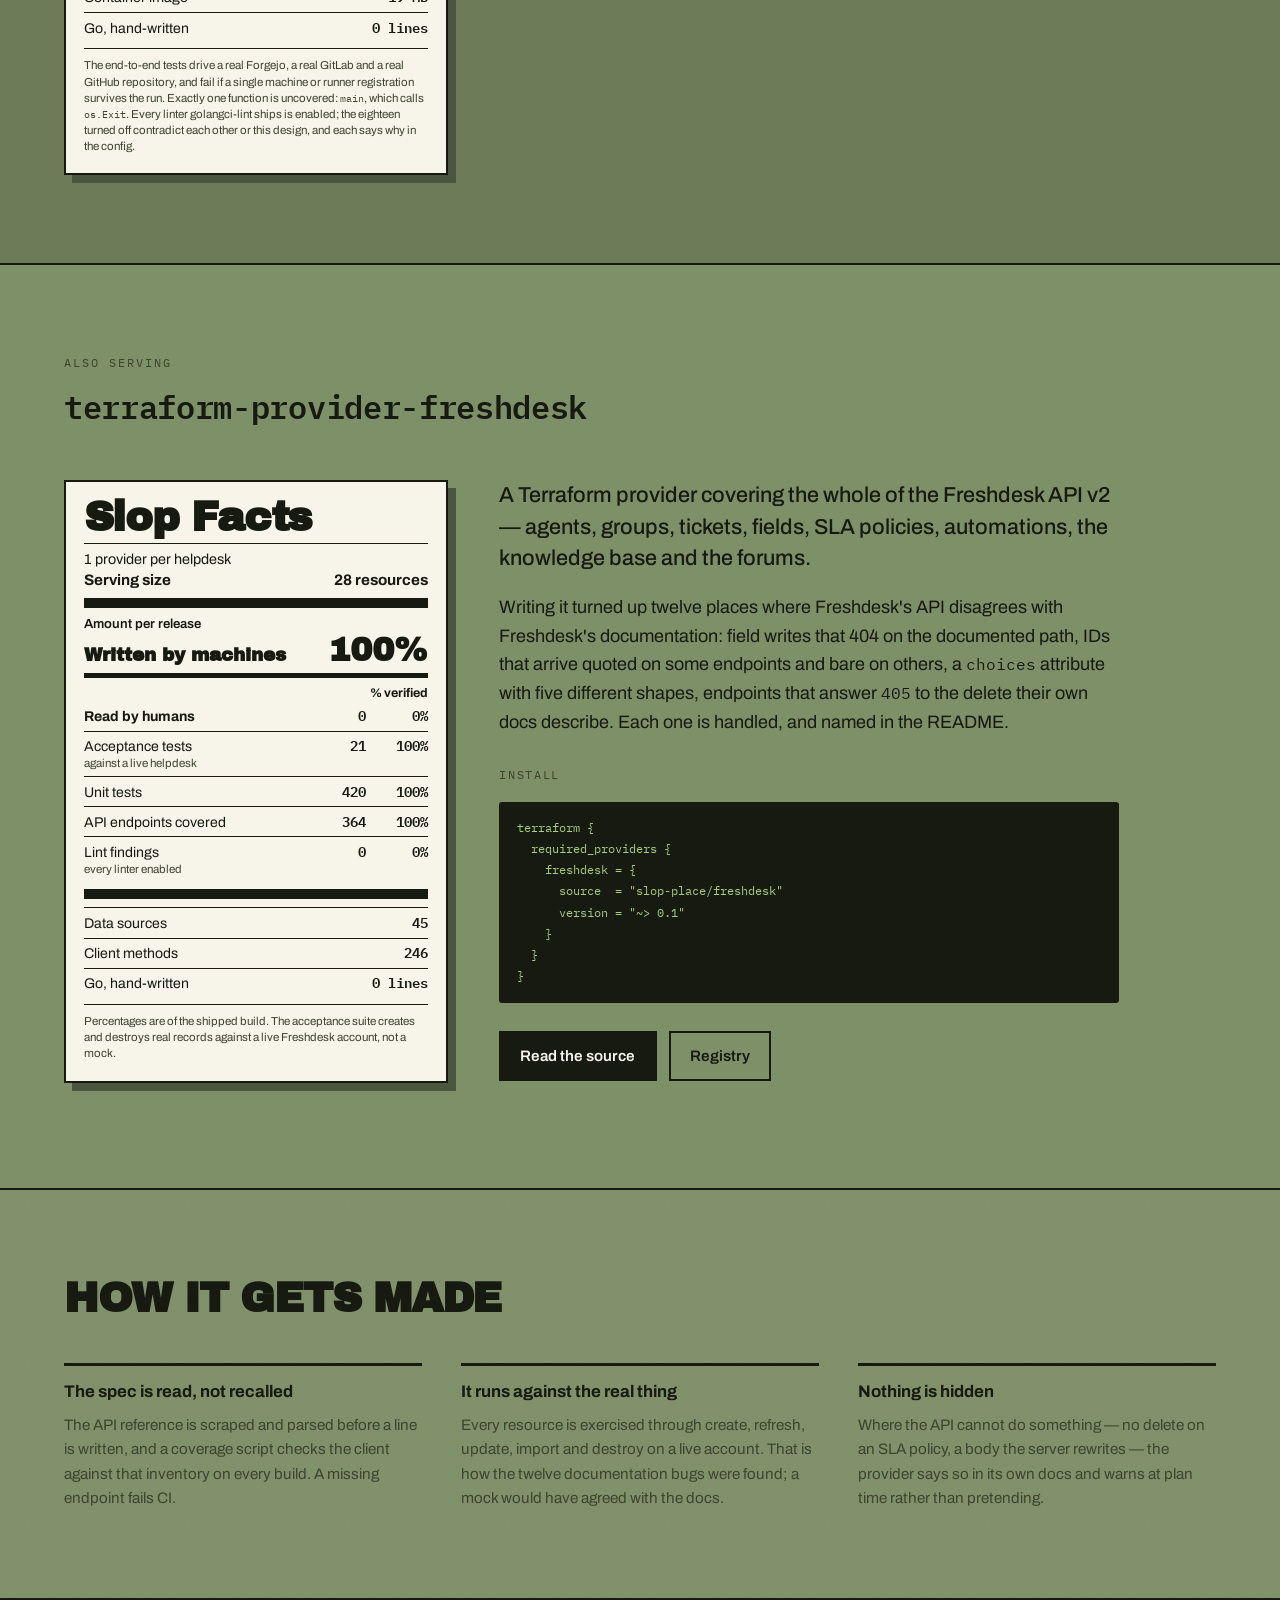
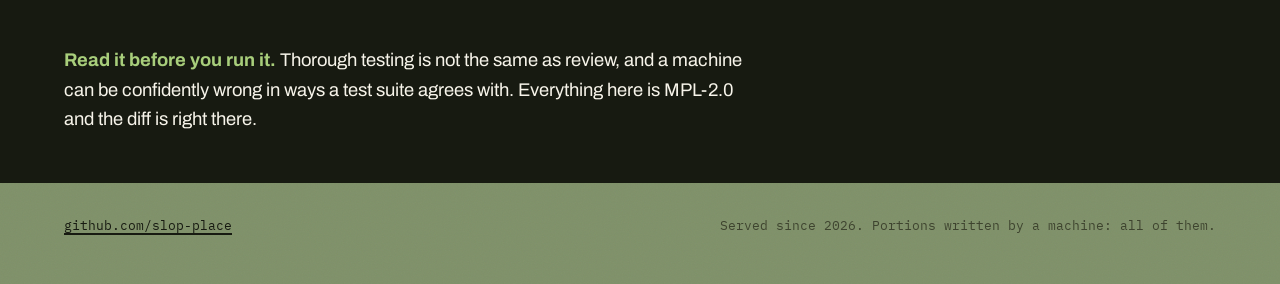
==== commit 556d5fdb: "A page for runnerforge, with screenshots Four shots, each paired with what it is actually demonstrat" ====
--- a/index.html
+++ b/index.html
@@ -56,7 +56,7 @@
 
   <section class="serving" aria-labelledby="rf-heading">
     <p class="eyebrow">On the counter</p>
-    <h2 id="rf-heading" class="serving-title">runnerforge</h2>
+    <h2 id="rf-heading" class="serving-title"><a href="/runnerforge">runnerforge</a></h2>
 
     <div class="serving-grid">
 
@@ -142,7 +142,8 @@
         </div>
 
         <p class="links">
-          <a class="cta" href="https://github.com/slop-place/runnerforge">Read the source</a>
+          <a class="cta" href="/runnerforge">Screenshots and detail</a>
+          <a class="cta cta--ghost" href="https://github.com/slop-place/runnerforge">Read the source</a>
         </p>
       </div>
 
--- a/styles.css
+++ b/styles.css
@@ -186,6 +186,35 @@
 
 @media (min-width: 62rem) {
   .serving-grid { grid-template-columns: 24rem minmax(0, 1fr); }
+}
+
+/* ── screenshots ─────────────────────────────────────────────────────── */
+
+.shots { padding: clamp(3rem, 7vw, 5.5rem) var(--gutter); border-top: 2px solid var(--ink); }
+
+.shot {
+  margin: 0 0 clamp(2.5rem, 6vw, 4rem);
+  max-width: 68rem;
+}
+.shot:last-child { margin-bottom: 0; }
+
+/* The border and hard shadow are the label's, so a screenshot reads as another
+   thing served on the same tray rather than a floating image. */
+.shot img {
+  display: block;
+  width: 100%;
+  height: auto;
+  border: 2px solid var(--ink);
+  box-shadow: 8px 8px 0 var(--tray-dark);
+  background: var(--paper);
+}
+
+.shot figcaption {
+  max-width: var(--measure);
+  margin-top: 1.25rem;
+  font-size: 0.95rem;
+  line-height: 1.5;
+  color: var(--ink);
 }
 
 /* ── the label ───────────────────────────────────────────────────────── */
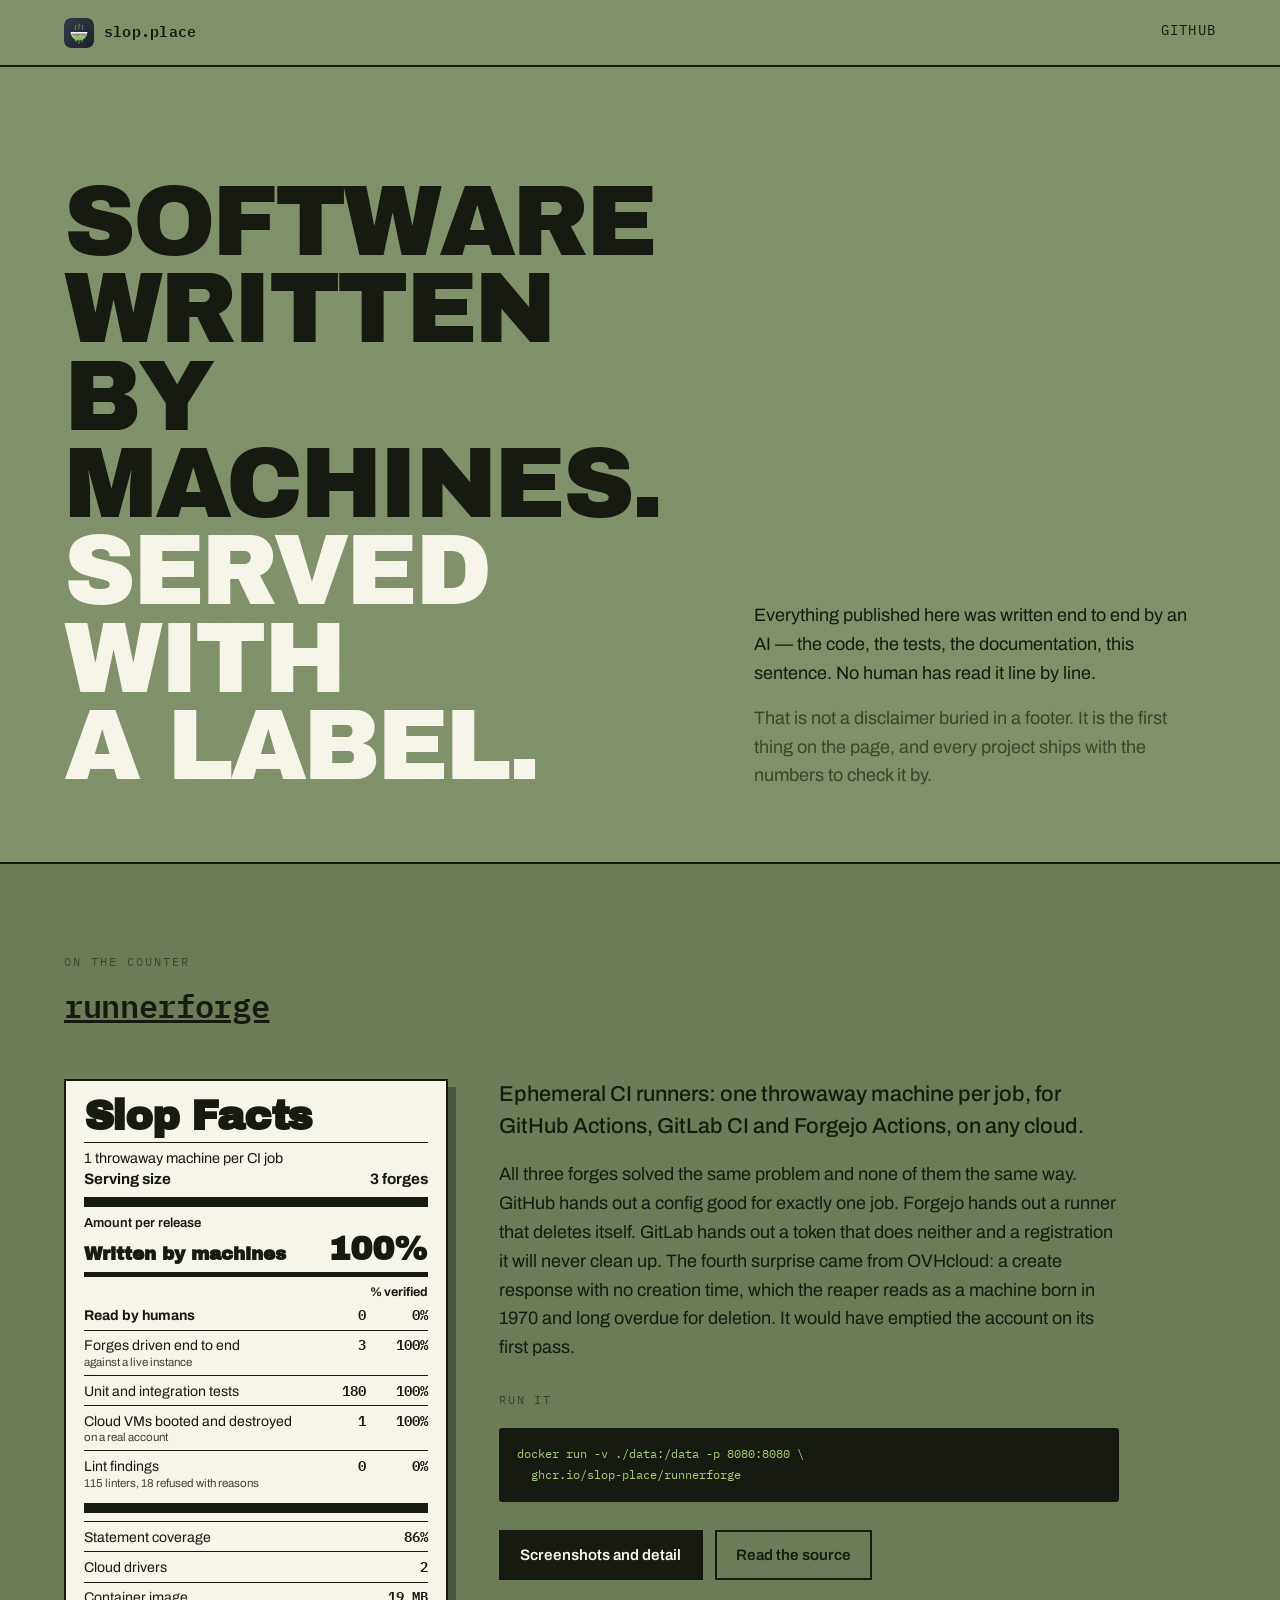
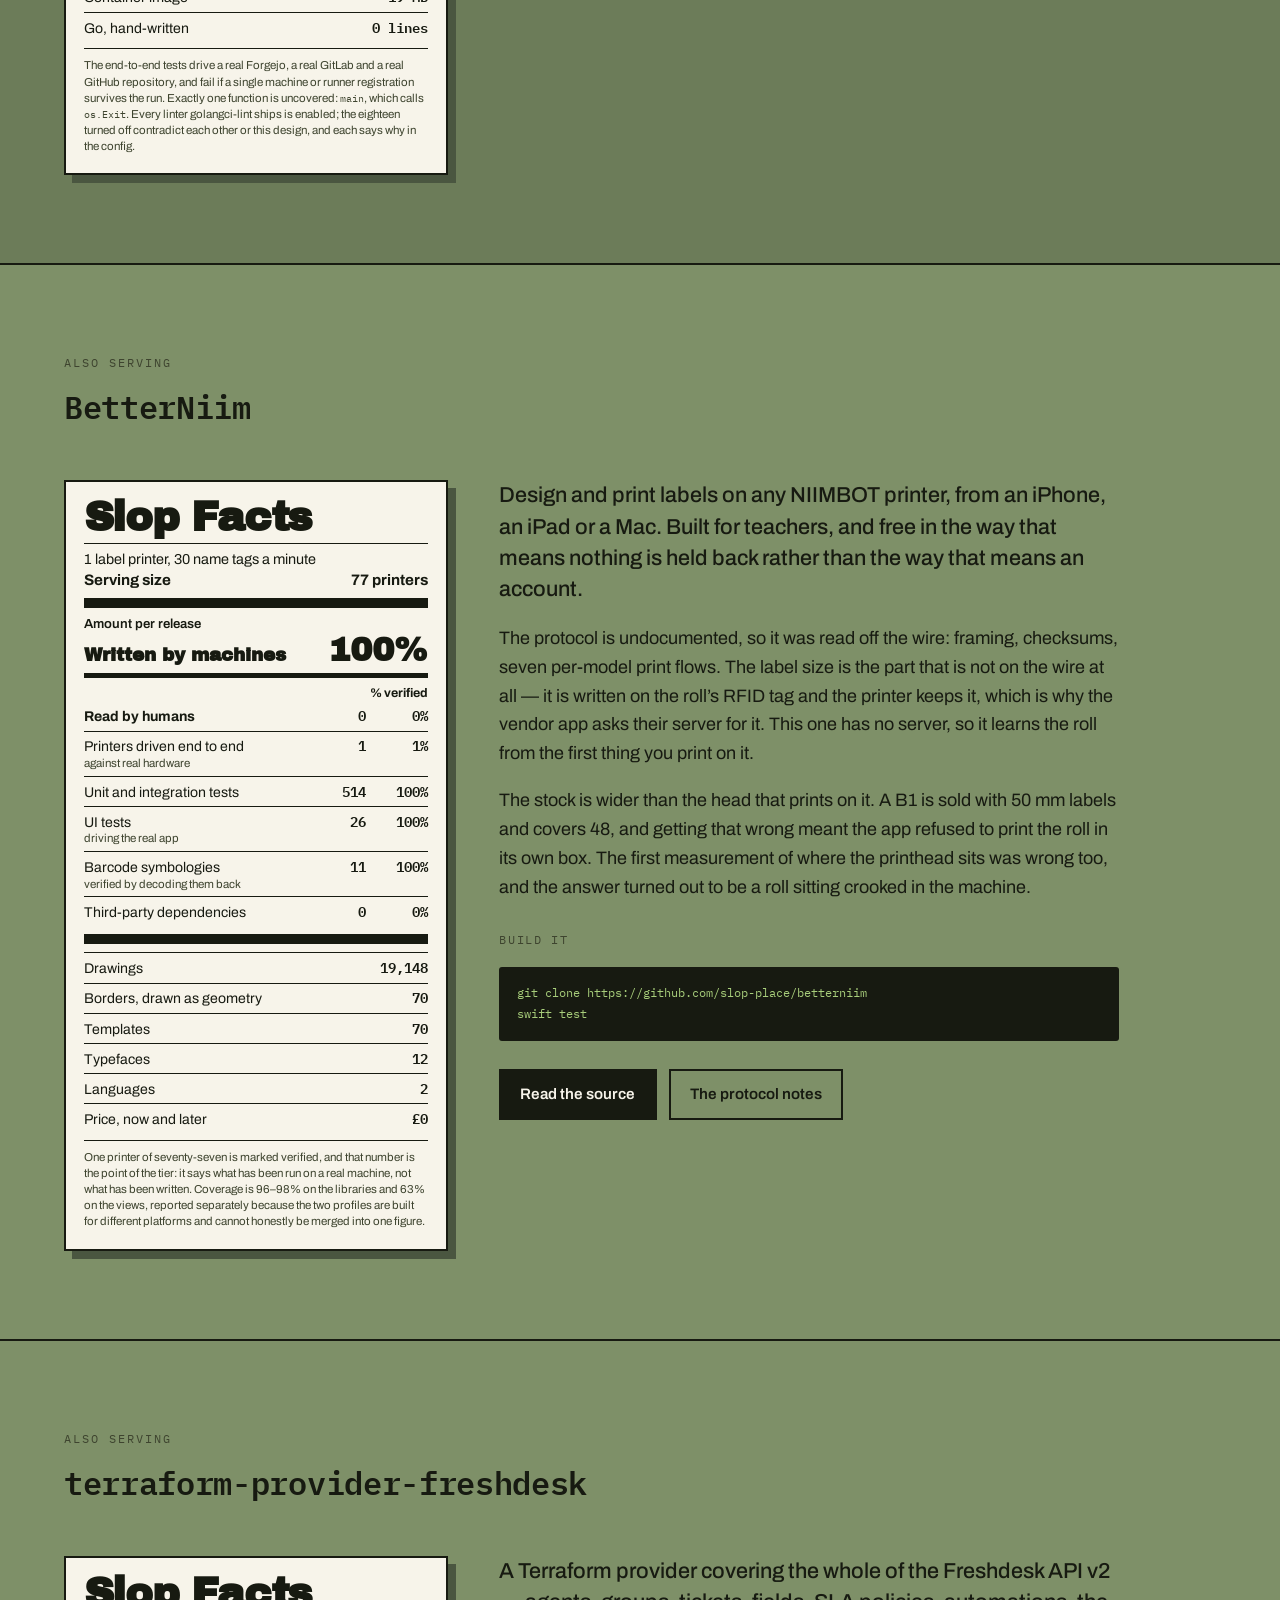
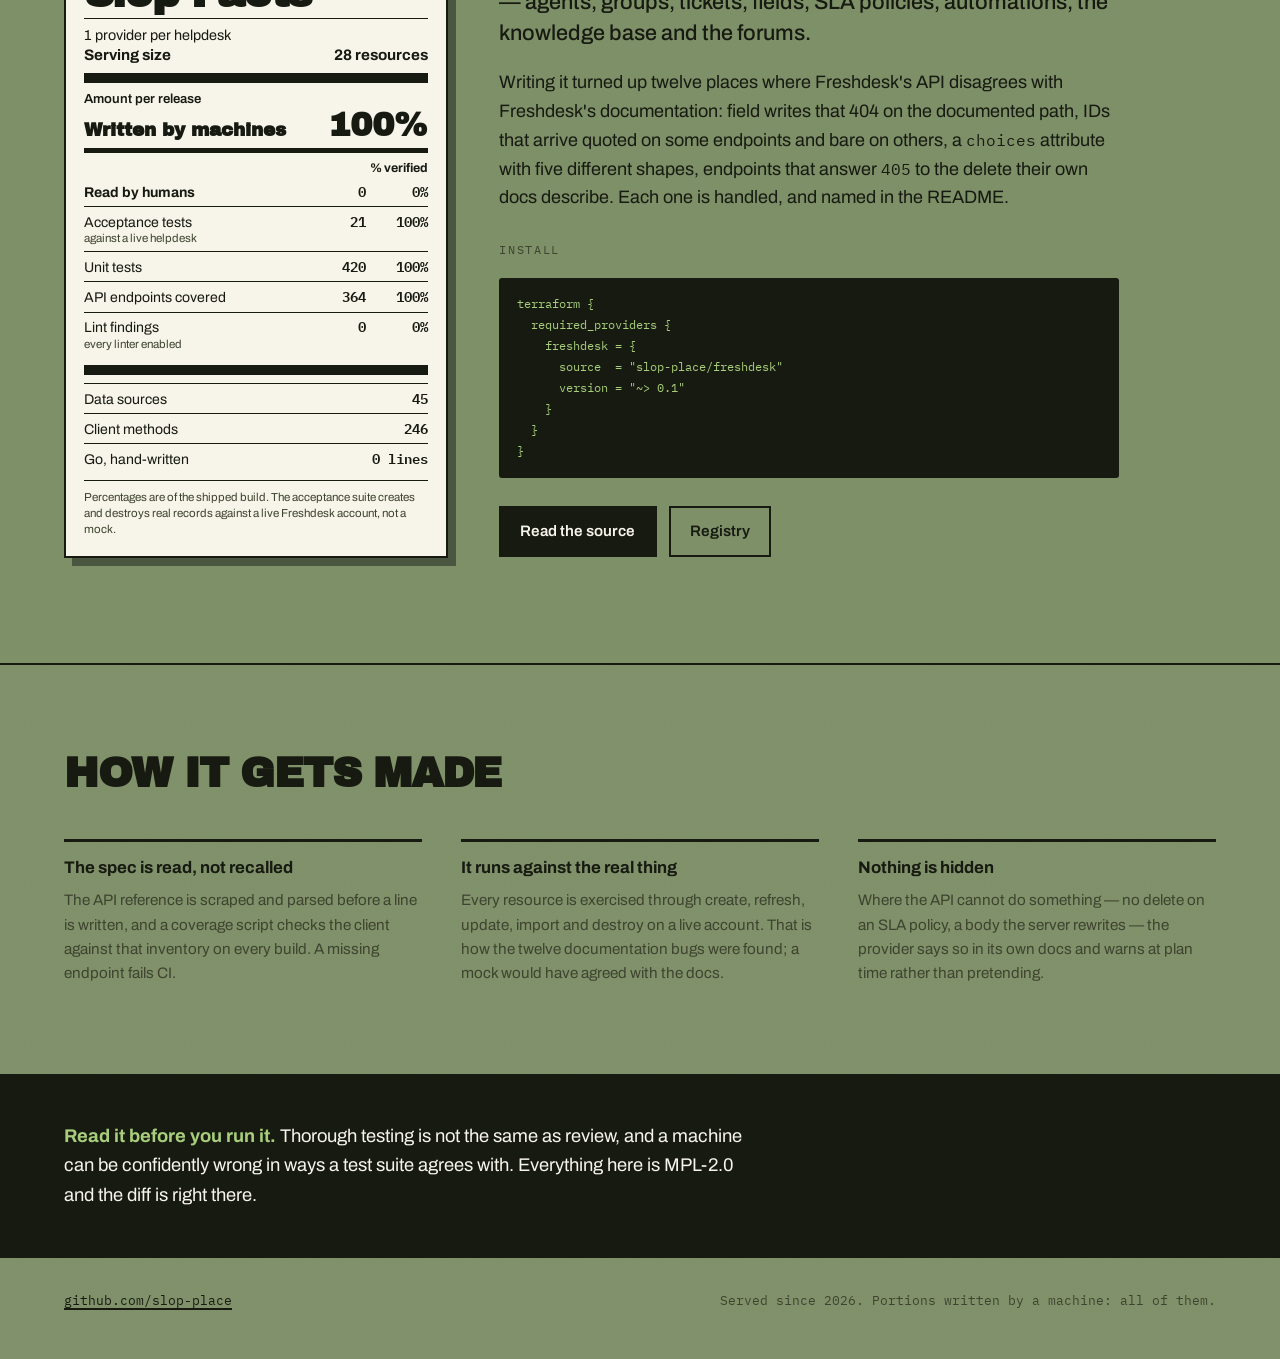
==== commit c768b65a: "Put BetterNiim on the counter A label printer app for teachers, in the same idiom as the rest: what " ====
--- a/index.html
+++ b/index.html
@@ -144,6 +144,114 @@
         <p class="links">
           <a class="cta" href="/runnerforge">Screenshots and detail</a>
           <a class="cta cta--ghost" href="https://github.com/slop-place/runnerforge">Read the source</a>
+        </p>
+      </div>
+
+    </div>
+  </section>
+
+  <section class="serving serving--alt" aria-labelledby="bn-heading">
+    <p class="eyebrow">Also serving</p>
+    <h2 id="bn-heading" class="serving-title">BetterNiim</h2>
+
+    <div class="serving-grid">
+
+      <article class="label" aria-labelledby="bn-facts-heading">
+        <h3 id="bn-facts-heading" class="label-title">Slop Facts</h3>
+
+        <div class="rule rule--hair"></div>
+        <p class="label-serving">1 label printer, 30 name tags a minute</p>
+        <p class="label-serving-size">
+          <span>Serving size</span><strong>77 printers</strong>
+        </p>
+
+        <div class="rule rule--thick"></div>
+        <p class="label-amount">Amount per release</p>
+        <p class="label-headline">
+          <span>Written by machines</span><strong>100%</strong>
+        </p>
+
+        <div class="rule rule--medium"></div>
+        <p class="label-col">% verified</p>
+
+        <dl class="label-rows">
+          <div class="row row--emph">
+            <dt>Read by humans</dt><dd class="v">0</dd><dd class="p">0%</dd>
+          </div>
+          <div class="row">
+            <dt>Printers driven end to end <em>against real hardware</em></dt>
+            <dd class="v">1</dd><dd class="p">1%</dd>
+          </div>
+          <div class="row">
+            <dt>Unit and integration tests</dt><dd class="v">514</dd><dd class="p">100%</dd>
+          </div>
+          <div class="row">
+            <dt>UI tests <em>driving the real app</em></dt>
+            <dd class="v">26</dd><dd class="p">100%</dd>
+          </div>
+          <div class="row">
+            <dt>Barcode symbologies <em>verified by decoding them back</em></dt>
+            <dd class="v">11</dd><dd class="p">100%</dd>
+          </div>
+          <div class="row">
+            <dt>Third-party dependencies</dt><dd class="v">0</dd><dd class="p">0%</dd>
+          </div>
+        </dl>
+
+        <div class="rule rule--thick"></div>
+
+        <dl class="label-minor">
+          <div class="row"><dt>Drawings</dt><dd class="v">19,148</dd></div>
+          <div class="row"><dt>Borders, drawn as geometry</dt><dd class="v">70</dd></div>
+          <div class="row"><dt>Templates</dt><dd class="v">70</dd></div>
+          <div class="row"><dt>Typefaces</dt><dd class="v">12</dd></div>
+          <div class="row"><dt>Languages</dt><dd class="v">2</dd></div>
+          <div class="row"><dt>Price, now and later</dt><dd class="v">£0</dd></div>
+        </dl>
+
+        <div class="rule rule--hair"></div>
+        <p class="label-foot">
+          One printer of seventy-seven is marked verified, and that number is the
+          point of the tier: it says what has been run on a real machine, not what
+          has been written. Coverage is 96&ndash;98% on the libraries and 63% on
+          the views, reported separately because the two profiles are built for
+          different platforms and cannot honestly be merged into one figure.
+        </p>
+      </article>
+
+      <div class="serving-copy">
+        <p class="lede">
+          Design and print labels on any NIIMBOT printer, from an iPhone, an iPad
+          or a Mac. Built for teachers, and free in the way that means nothing is
+          held back rather than the way that means an account.
+        </p>
+
+        <p>
+          The protocol is undocumented, so it was read off the wire: framing,
+          checksums, seven per-model print flows. The label size is the part that
+          is not on the wire at all &mdash; it is written on the roll&rsquo;s RFID
+          tag and the printer keeps it, which is why the vendor app asks their
+          server for it. This one has no server, so it learns the roll from the
+          first thing you print on it.
+        </p>
+
+        <p>
+          The stock is wider than the head that prints on it. A B1 is sold with
+          50&nbsp;mm labels and covers 48, and getting that wrong meant the app
+          refused to print the roll in its own box. The first measurement of where
+          the printhead sits was wrong too, and the answer turned out to be a roll
+          sitting crooked in the machine.
+        </p>
+
+        <div class="install">
+          <p class="install-label">Build it</p>
+<pre><code>git clone https://github.com/slop-place/betterniim
+swift test</code></pre>
+        </div>
+
+        <p class="links">
+          <a class="cta" href="https://github.com/slop-place/betterniim">Read the source</a>
+          <a class="cta cta--ghost" href="https://github.com/slop-place/betterniim/blob/main/docs/PROTOCOL.md">The protocol notes</a>
         </p>
       </div>
 
--- a/styles.css
+++ b/styles.css
@@ -188,33 +188,142 @@
   .serving-grid { grid-template-columns: 24rem minmax(0, 1fr); }
 }
 
-/* ── screenshots ─────────────────────────────────────────────────────── */
+/* ── the carousel ────────────────────────────────────────────────────────
+   No JavaScript: the track is a scroll-snap container and the numbers below
+   are ordinary anchor links. It scrolls, swipes and keyboards on its own, and
+   degrades to a plain scrollable row where scroll-snap is unsupported. */
 
 .shots { padding: clamp(3rem, 7vw, 5.5rem) var(--gutter); border-top: 2px solid var(--ink); }
 
-.shot {
-  margin: 0 0 clamp(2.5rem, 6vw, 4rem);
-  max-width: 68rem;
-}
-.shot:last-child { margin-bottom: 0; }
-
-/* The border and hard shadow are the label's, so a screenshot reads as another
-   thing served on the same tray rather than a floating image. */
-.shot img {
+.carousel { margin-top: clamp(1.5rem, 4vw, 2.5rem); }
+
+.track {
+  display: flex;
+  gap: clamp(1.5rem, 4vw, 3rem);
+  margin: 0;
+  padding: 0 0 1rem;
+  list-style: none;
+
+  overflow-x: auto;
+  scroll-snap-type: x mandatory;
+  scroll-padding-inline: 0;
+  /* The anchor links scroll rather than jump, and the sticky bar does not
+     land on top of the slide. */
+  scroll-behavior: smooth;
+  overscroll-behavior-x: contain;
+
+  /* A thin rail rather than a platform scrollbar sitting over the tray. */
+  scrollbar-width: thin;
+  scrollbar-color: var(--tray-dark) transparent;
+}
+.track::-webkit-scrollbar { height: 6px; }
+.track::-webkit-scrollbar-thumb { background: var(--tray-dark); }
+.track::-webkit-scrollbar-track { background: transparent; }
+
+.slide {
+  flex: 0 0 100%;
+  scroll-snap-align: start;
+  /* Enough room above that the numbers stay on screen when one of them
+     scrolls a slide into view; you can reach the next slide without
+     scrolling back up to find the buttons. */
+  scroll-margin-block-start: 5rem;
+  scroll-margin-block-end: 1rem;
+  display: grid;
+  gap: clamp(1.25rem, 3vw, 2.5rem);
+  align-items: start;
+  min-width: 0;
+}
+
+@media (min-width: 62rem) {
+  /* Image left, description at the side. */
+  .slide { grid-template-columns: minmax(0, 1.55fr) minmax(0, 1fr); }
+}
+
+/* Every slide reserves the same height whatever the screenshot's shape, so
+   moving between them never resizes the carousel, and a whole slide fits on
+   screen so the dots above do not have to scroll the page to reach one. */
+.slide figure { margin: 0; min-width: 0; display: flex; justify-content: center; }
+
+/* The screenshot wears the label's border and hard shadow, so it reads as
+   another thing served on the same tray rather than a floating image. */
+.slide img {
   display: block;
-  width: 100%;
+  width: auto;
+  max-width: 100%;
   height: auto;
+  max-height: min(62vh, 34rem);
   border: 2px solid var(--ink);
   box-shadow: 8px 8px 0 var(--tray-dark);
   background: var(--paper);
 }
 
-.shot figcaption {
-  max-width: var(--measure);
-  margin-top: 1.25rem;
-  font-size: 0.95rem;
-  line-height: 1.5;
+.slide-copy { min-width: 0; max-width: 46ch; }
+
+.slide-n {
+  font-family: var(--mono);
+  font-size: 0.78rem;
+  letter-spacing: 0.16em;
+  color: var(--ink-soft);
+  margin: 0 0 0.35rem;
+}
+
+.slide-copy h3 {
+  font-family: var(--display);
+  font-size: clamp(1.15rem, 2.4vw, 1.5rem);
+  line-height: 1.05;
+  letter-spacing: -0.02em;
+  margin: 0 0 0.75rem;
+}
+
+.slide-copy p { margin: 0 0 0.9rem; font-size: 0.95rem; line-height: 1.5; }
+.slide-copy p:last-child { margin-bottom: 0; }
+
+/* ── carousel navigation ─────────────────────────────────────────────── */
+
+.dots {
+  display: flex;
+  flex-wrap: wrap;
+  gap: 0.5rem;
+  margin-bottom: 1.25rem;
+}
+
+.dots a {
+  display: inline-flex;
+  align-items: baseline;
+  gap: 0.45rem;
+  padding: 0.4rem 0.7rem;
+  border: 2px solid var(--ink);
+  background: var(--paper);
   color: var(--ink);
+  text-decoration: none;
+  font-family: var(--mono);
+  font-size: 0.75rem;
+  text-transform: uppercase;
+  letter-spacing: 0.08em;
+  box-shadow: 3px 3px 0 var(--tray-dark);
+}
+.dots a:hover { transform: translate(1px, 1px); box-shadow: 2px 2px 0 var(--tray-dark); }
+
+/* The button for the slide you are on reads as pressed, so the numbers say
+   where you are as well as where you can go. Before anything is clicked that
+   is the first one. */
+.carousel:not(:has(.slide:target)) .dots a:first-child,
+.carousel:has(#shot-cost:target) .dots a[href="#shot-cost"],
+.carousel:has(#shot-forms:target) .dots a[href="#shot-forms"],
+.carousel:has(#shot-hcl:target) .dots a[href="#shot-hcl"],
+.carousel:has(#shot-crd:target) .dots a[href="#shot-crd"] {
+  background: var(--ink);
+  color: var(--paper);
+  transform: translate(3px, 3px);
+  box-shadow: none;
+}
+.dots a:active { transform: translate(3px, 3px); box-shadow: none; }
+
+.dot-n { font-weight: 600; color: var(--ink-soft); }
+
+@media (prefers-reduced-motion: reduce) {
+  .track { scroll-behavior: auto; }
+  .dots a:hover, .dots a:active { transform: none; }
 }
 
 /* ── the label ───────────────────────────────────────────────────────── */
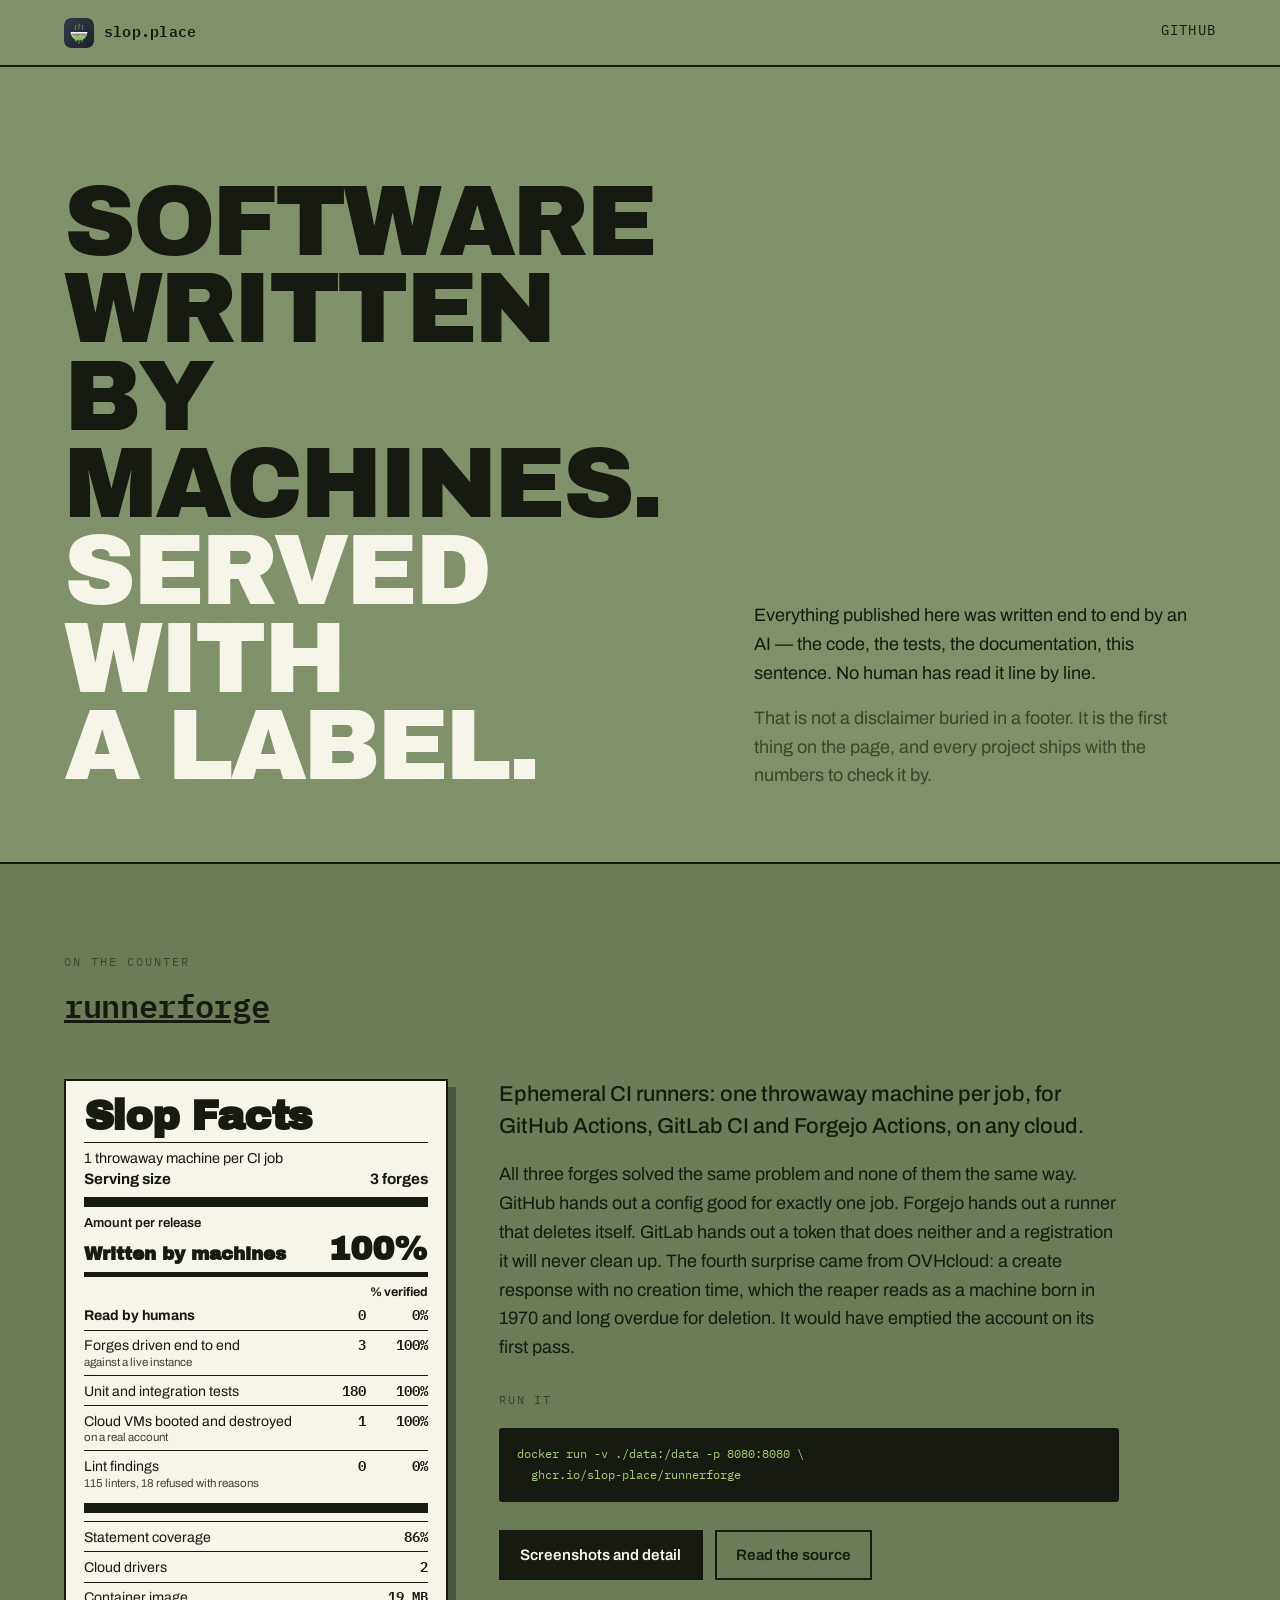
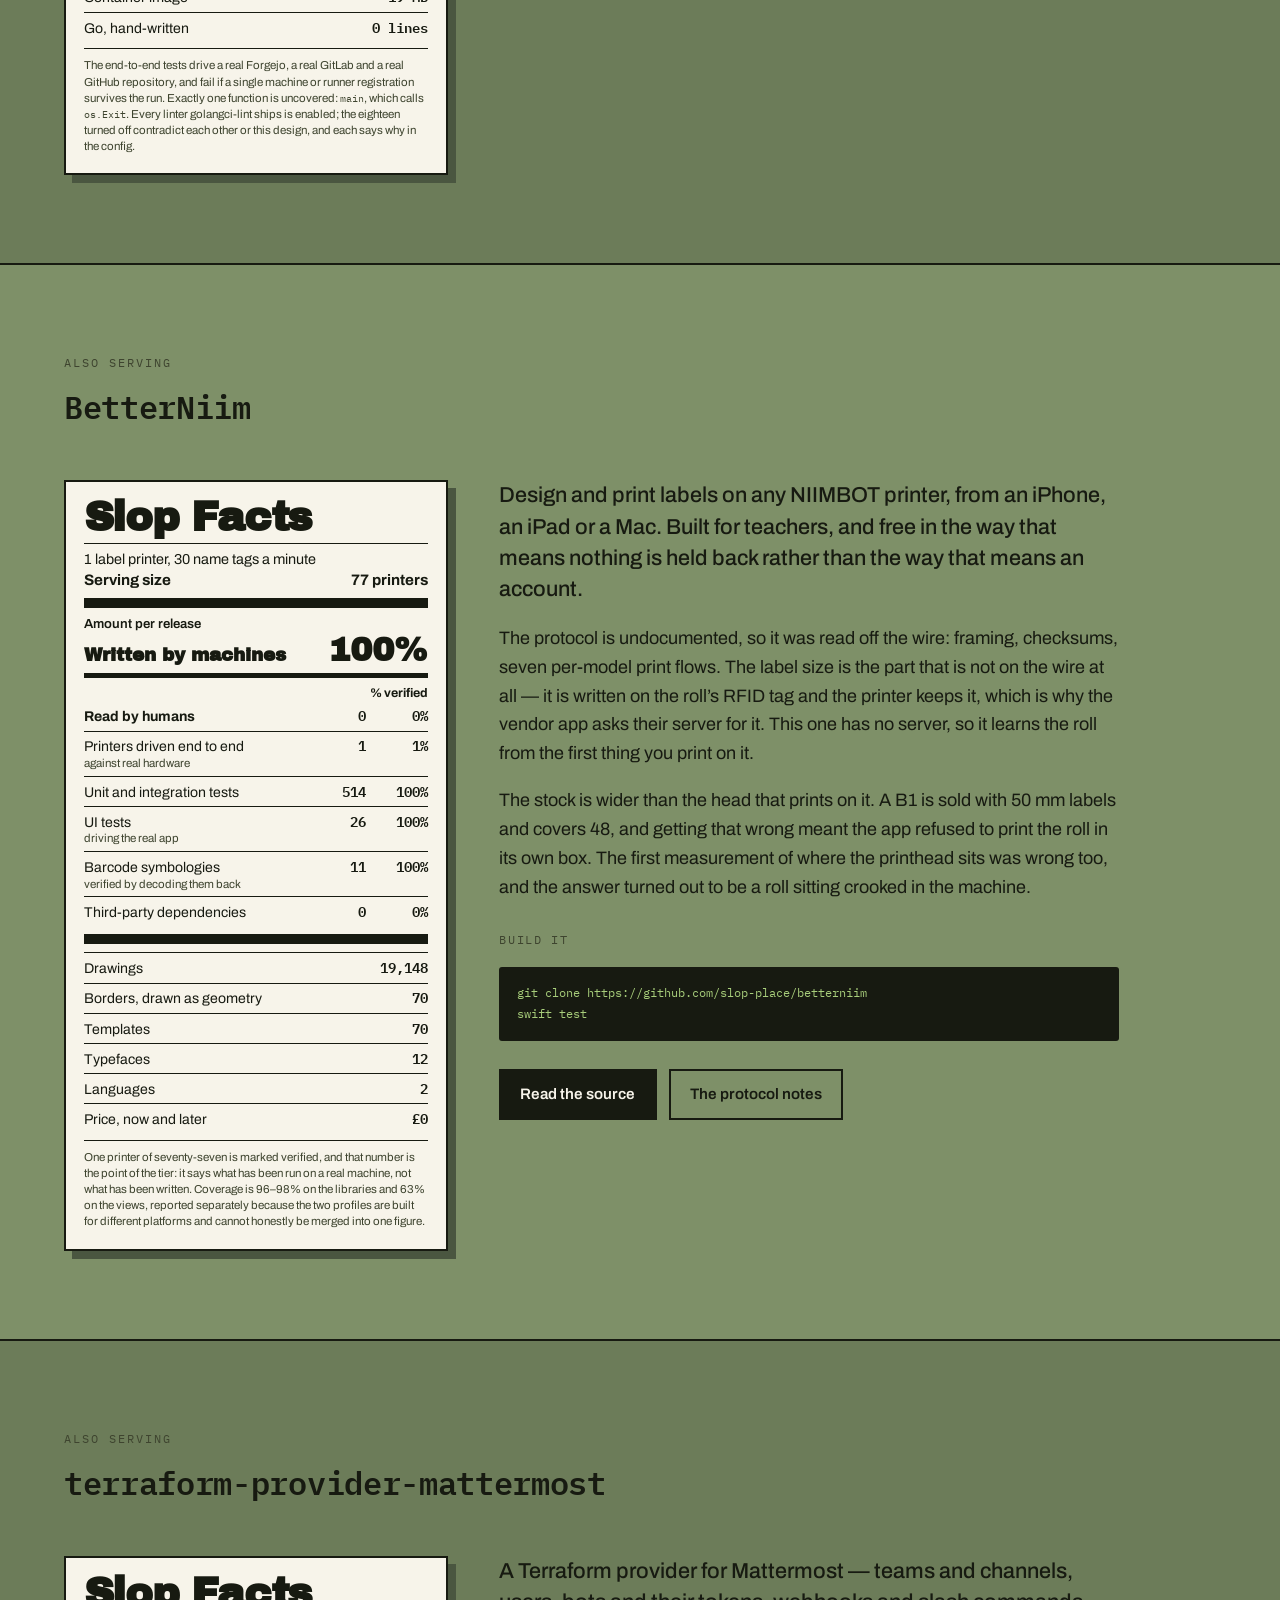
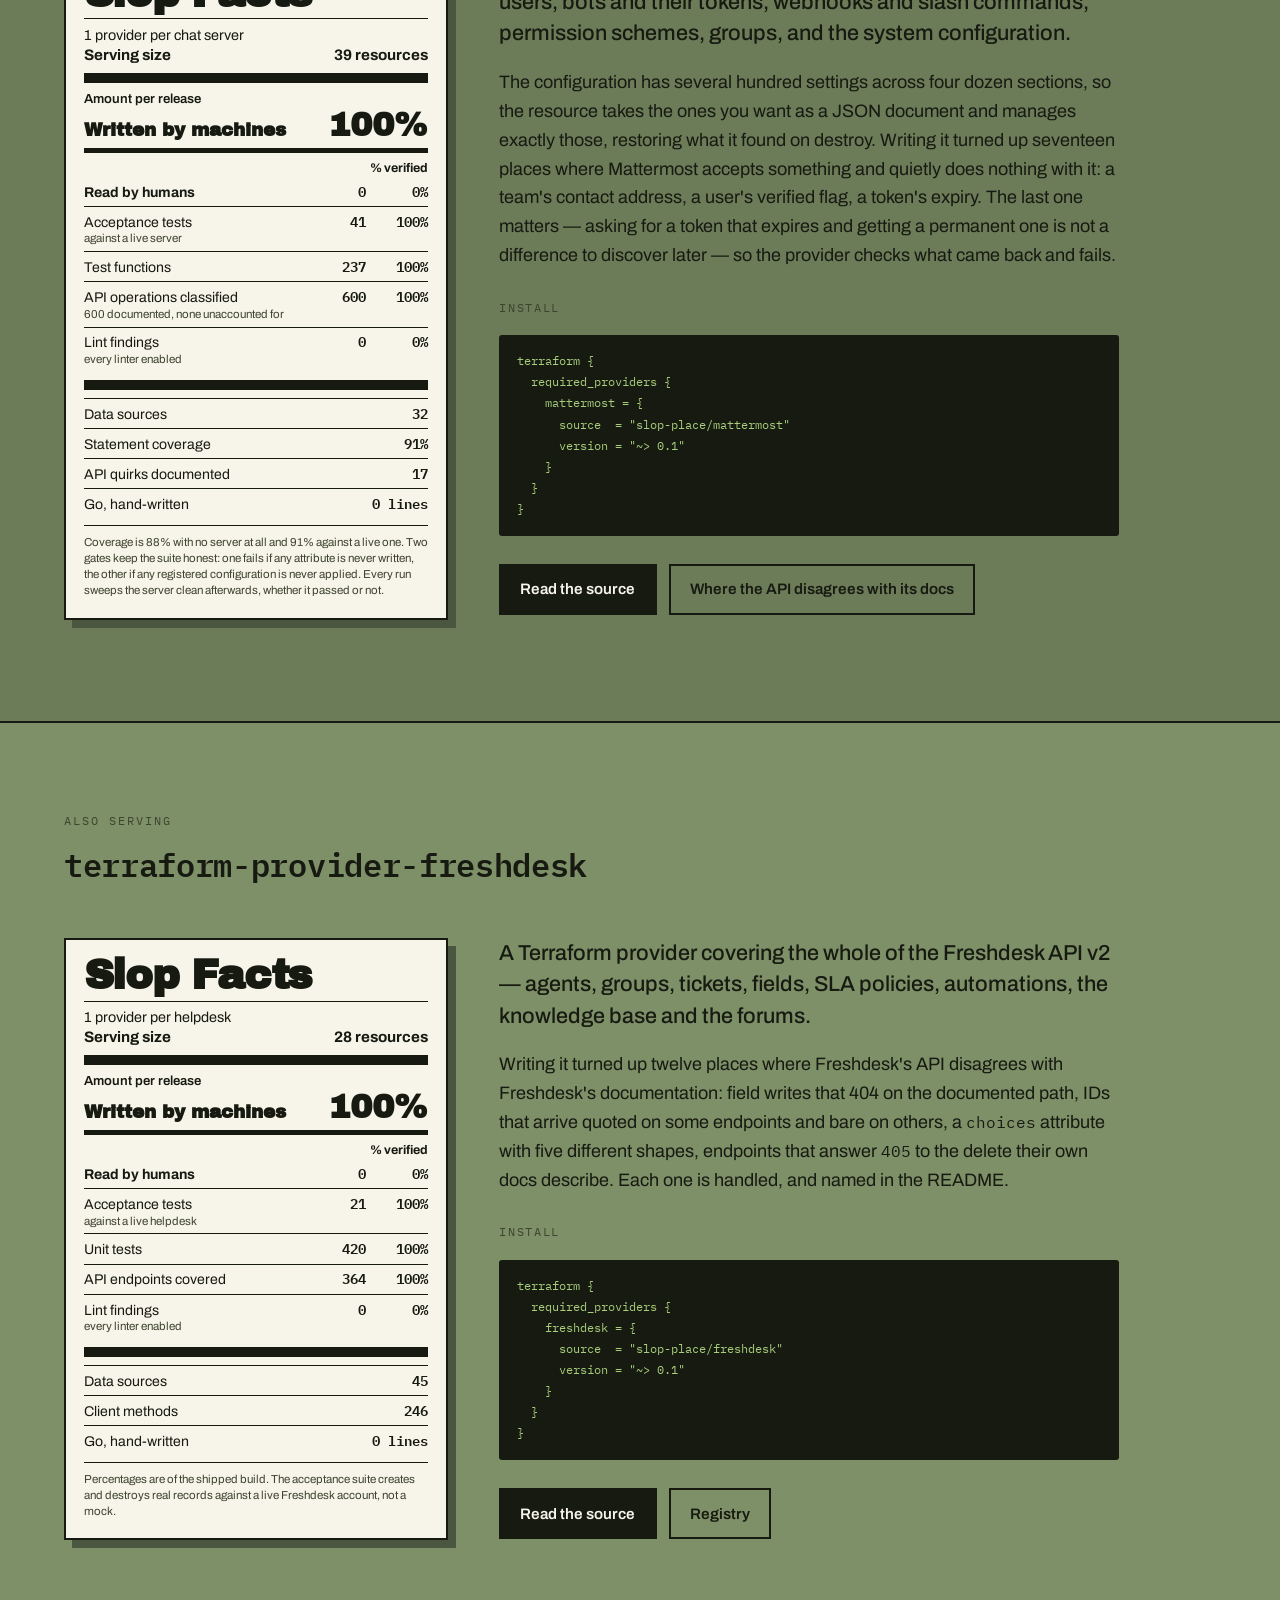
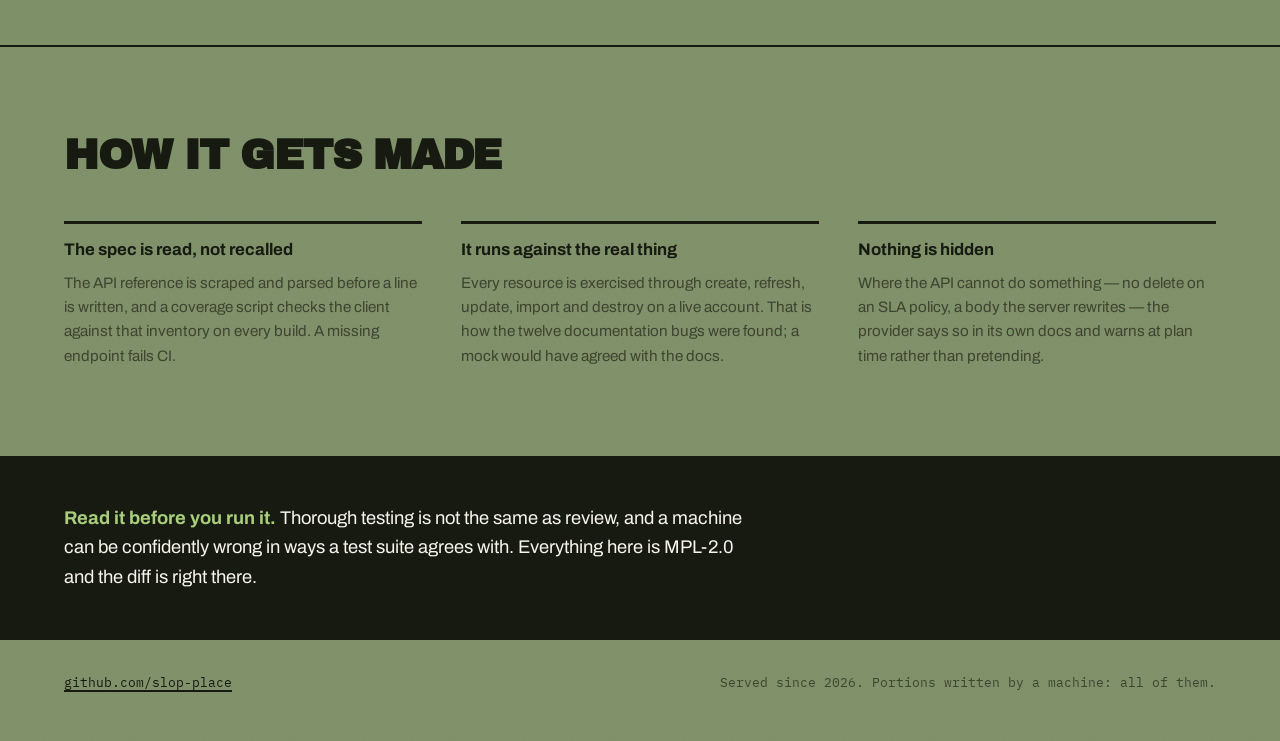
==== commit 3c9d1023: "Put terraform-provider-mattermost on the counter A Slop Facts panel for the Mattermost provider, bet" ====
--- a/index.html
+++ b/index.html
@@ -252,6 +252,108 @@
         <p class="links">
           <a class="cta" href="https://github.com/slop-place/betterniim">Read the source</a>
           <a class="cta cta--ghost" href="https://github.com/slop-place/betterniim/blob/main/docs/PROTOCOL.md">The protocol notes</a>
+        </p>
+      </div>
+
+    </div>
+  </section>
+
+  <section class="serving" aria-labelledby="mm-heading">
+    <p class="eyebrow">Also serving</p>
+    <h2 id="mm-heading" class="serving-title">terraform-provider-mattermost</h2>
+
+    <div class="serving-grid">
+
+      <article class="label" aria-labelledby="mm-facts-heading">
+        <h3 id="mm-facts-heading" class="label-title">Slop Facts</h3>
+
+        <div class="rule rule--hair"></div>
+        <p class="label-serving">1 provider per chat server</p>
+        <p class="label-serving-size">
+          <span>Serving size</span><strong>39 resources</strong>
+        </p>
+
+        <div class="rule rule--thick"></div>
+        <p class="label-amount">Amount per release</p>
+        <p class="label-headline">
+          <span>Written by machines</span><strong>100%</strong>
+        </p>
+
+        <div class="rule rule--medium"></div>
+        <p class="label-col">% verified</p>
+
+        <dl class="label-rows">
+          <div class="row row--emph">
+            <dt>Read by humans</dt><dd class="v">0</dd><dd class="p">0%</dd>
+          </div>
+          <div class="row">
+            <dt>Acceptance tests <em>against a live server</em></dt>
+            <dd class="v">41</dd><dd class="p">100%</dd>
+          </div>
+          <div class="row">
+            <dt>Test functions</dt><dd class="v">237</dd><dd class="p">100%</dd>
+          </div>
+          <div class="row">
+            <dt>API operations classified <em>600 documented, none unaccounted for</em></dt>
+            <dd class="v">600</dd><dd class="p">100%</dd>
+          </div>
+          <div class="row">
+            <dt>Lint findings <em>every linter enabled</em></dt>
+            <dd class="v">0</dd><dd class="p">0%</dd>
+          </div>
+        </dl>
+
+        <div class="rule rule--thick"></div>
+
+        <dl class="label-minor">
+          <div class="row"><dt>Data sources</dt><dd class="v">32</dd></div>
+          <div class="row"><dt>Statement coverage</dt><dd class="v">91%</dd></div>
+          <div class="row"><dt>API quirks documented</dt><dd class="v">17</dd></div>
+          <div class="row"><dt>Go, hand-written</dt><dd class="v">0 lines</dd></div>
+        </dl>
+
+        <div class="rule rule--hair"></div>
+        <p class="label-foot">
+          Coverage is 88% with no server at all and 91% against a live one. Two
+          gates keep the suite honest: one fails if any attribute is never
+          written, the other if any registered configuration is never applied.
+          Every run sweeps the server clean afterwards, whether it passed or not.
+        </p>
+      </article>
+
+      <div class="serving-copy">
+        <p class="lede">
+          A Terraform provider for Mattermost — teams and channels, users, bots and
+          their tokens, webhooks and slash commands, permission schemes, groups,
+          and the system configuration.
+        </p>
+
+        <p>
+          The configuration has several hundred settings across four dozen
+          sections, so the resource takes the ones you want as a JSON document and
+          manages exactly those, restoring what it found on destroy. Writing it
+          turned up seventeen places where Mattermost accepts something and quietly
+          does nothing with it: a team's contact address, a user's verified flag,
+          a token's expiry. The last one matters — asking for a token that expires
+          and getting a permanent one is not a difference to discover later — so
+          the provider checks what came back and fails.
+        </p>
+
+        <div class="install">
+          <p class="install-label">Install</p>
+<pre><code>terraform {
+  required_providers {
+    mattermost = {
+      source  = "slop-place/mattermost"
+      version = "~&gt; 0.1"
+    }
+  }
+}</code></pre>
+        </div>
+
+        <p class="links">
+          <a class="cta" href="https://github.com/slop-place/terraform-provider-mattermost">Read the source</a>
+          <a class="cta cta--ghost" href="https://github.com/slop-place/terraform-provider-mattermost/blob/main/internal/apispec/FINDINGS.md">Where the API disagrees with its docs</a>
         </p>
       </div>
 
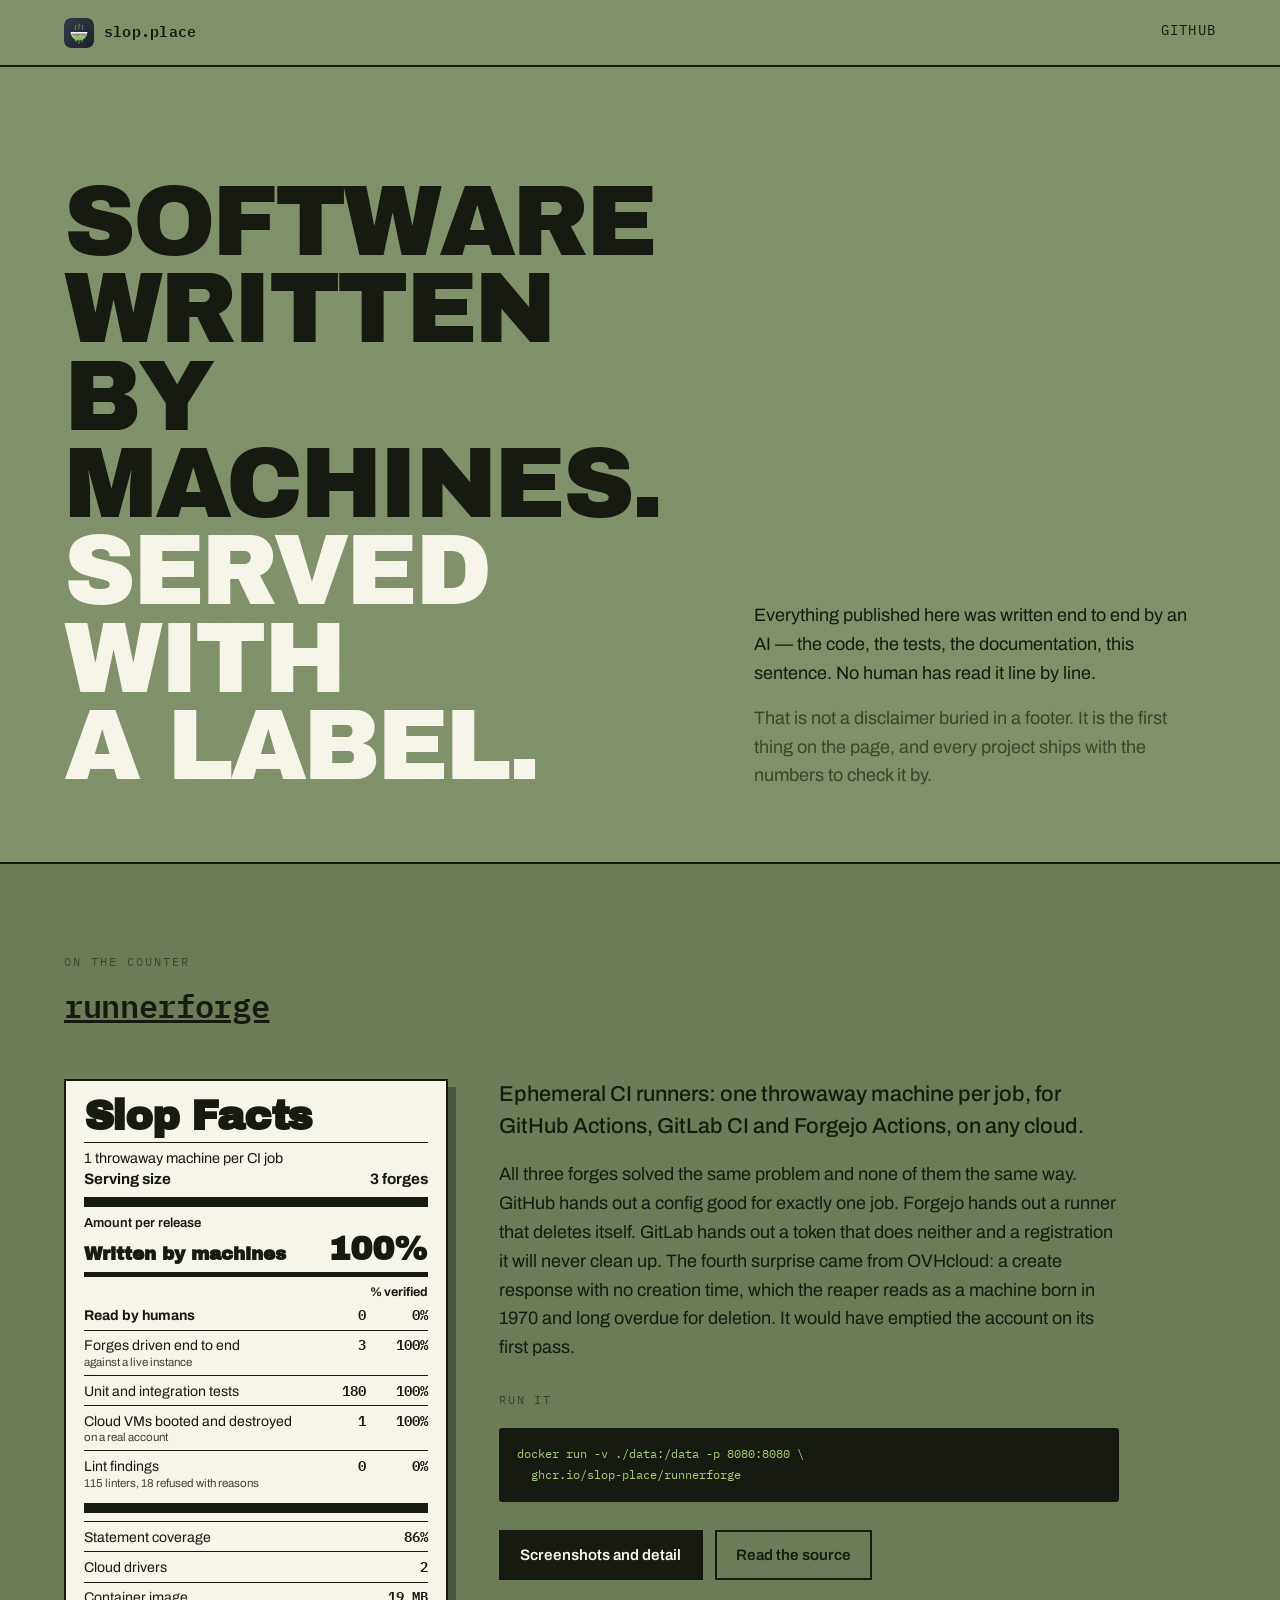
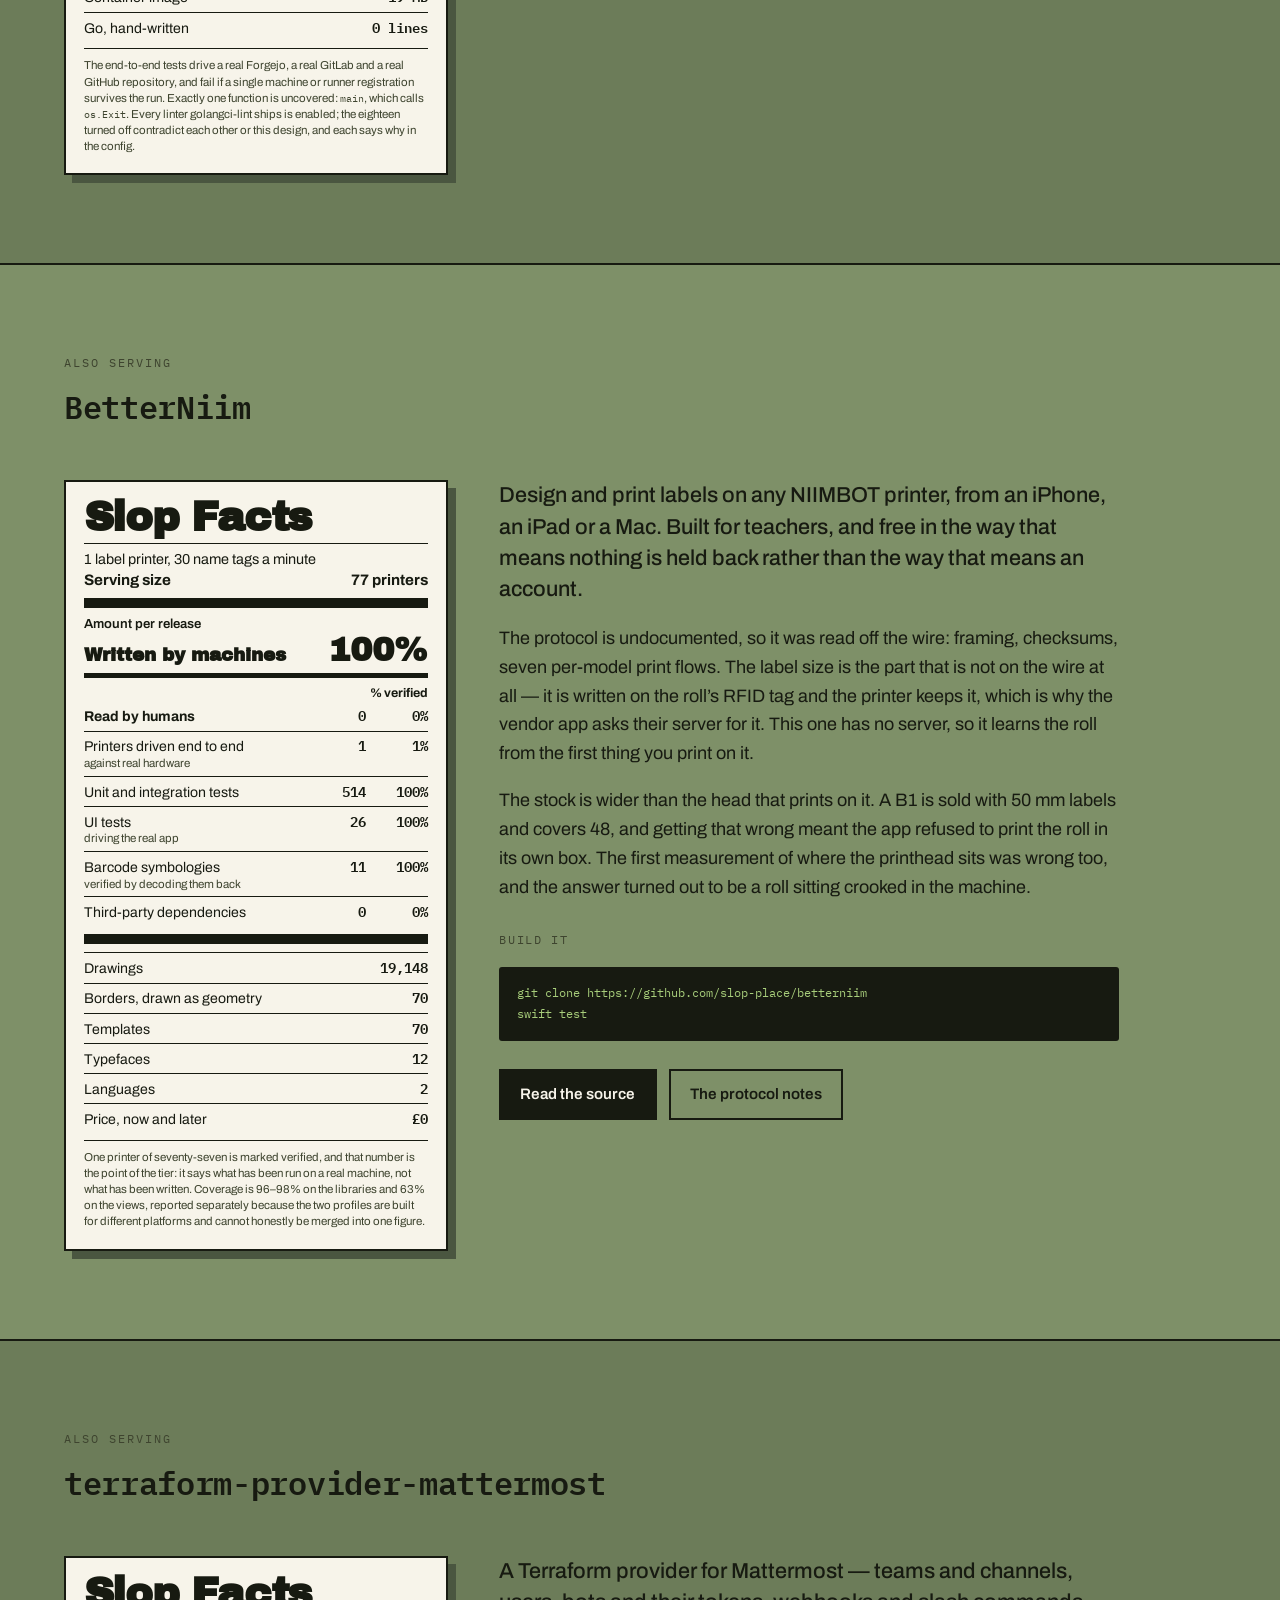
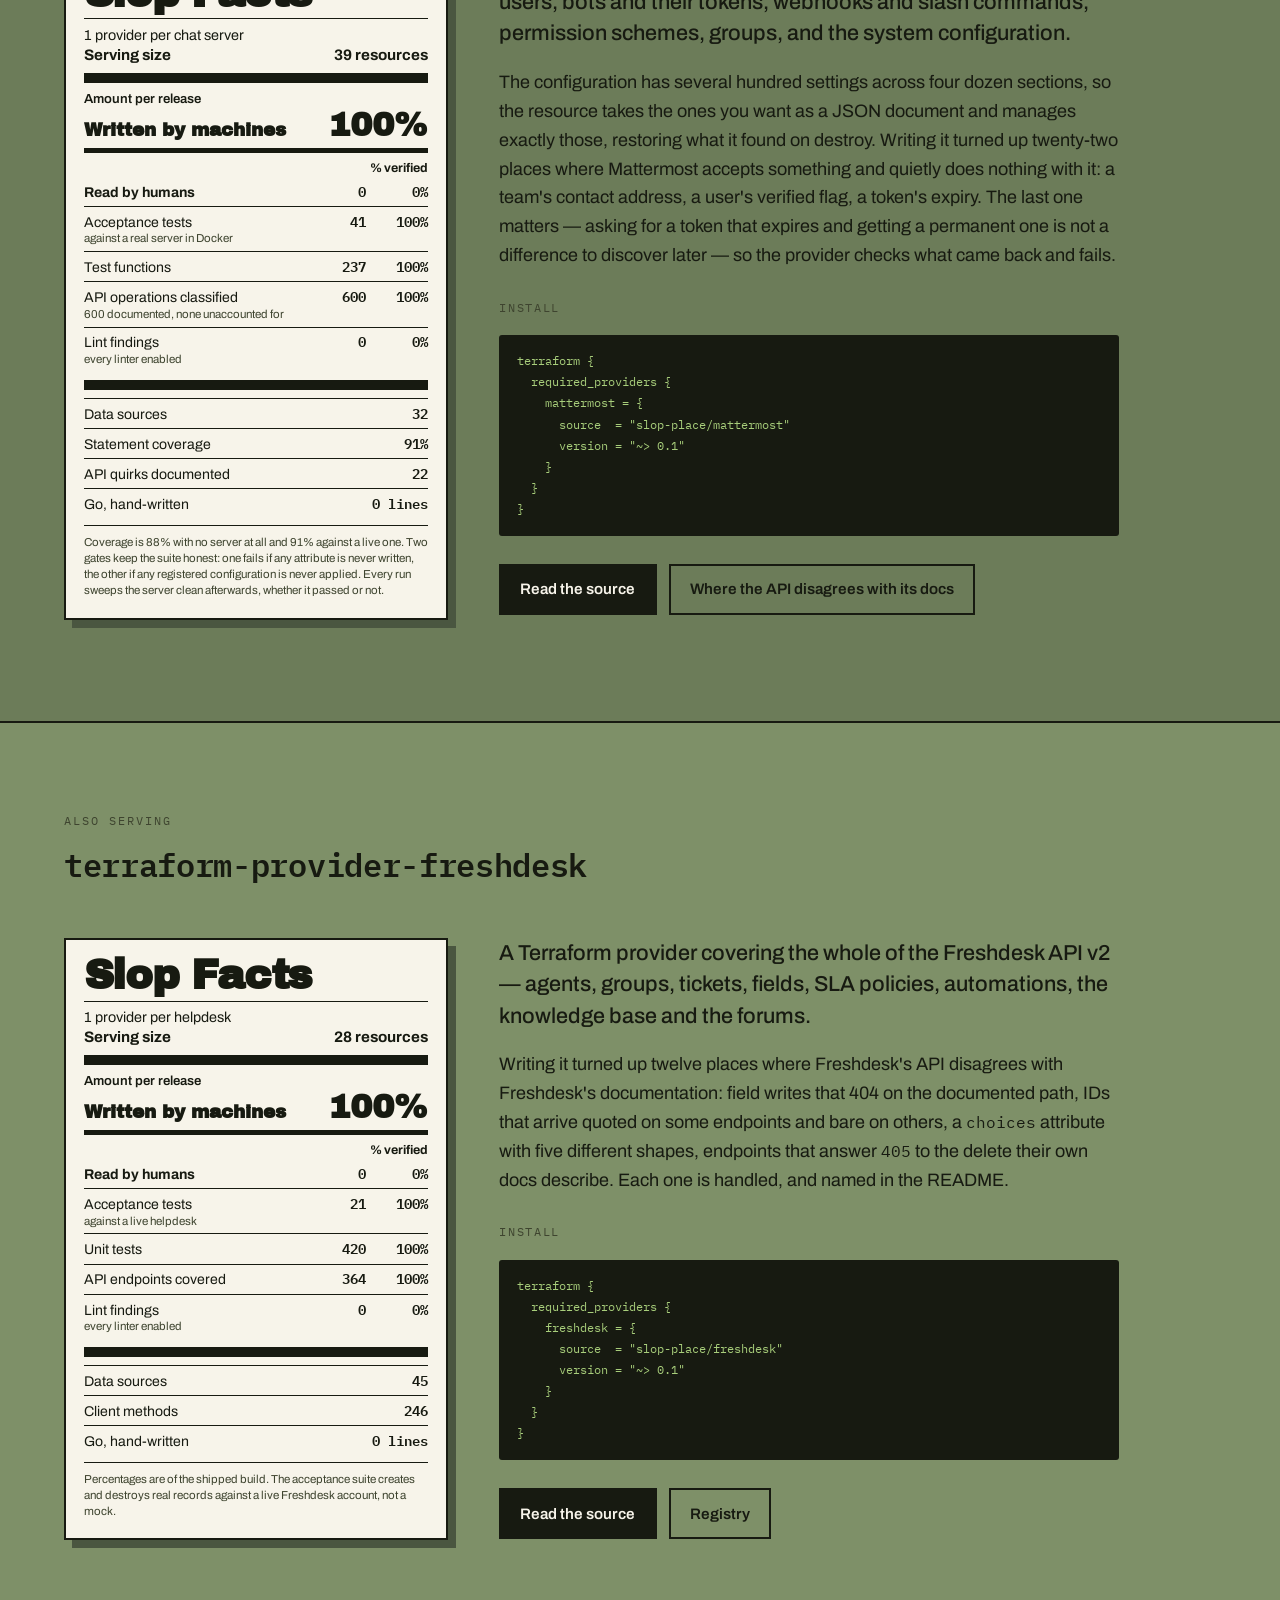
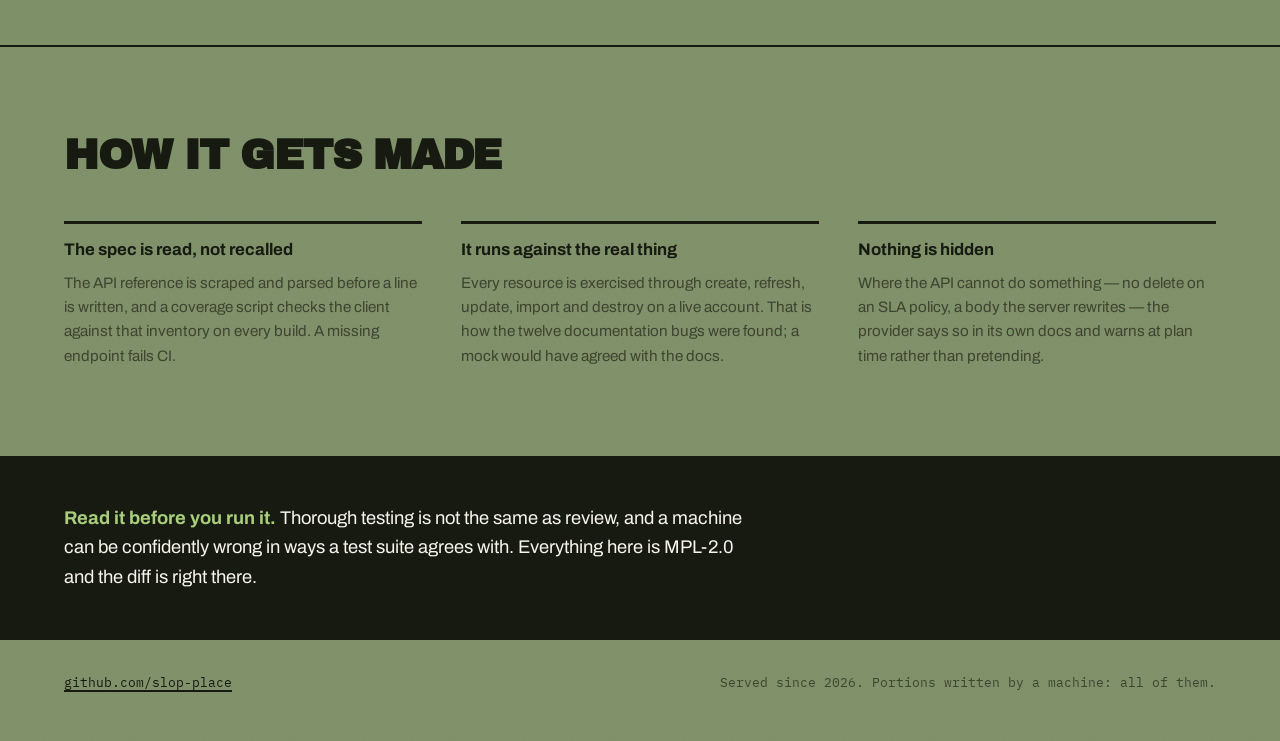
==== commit 6537e333: "Update the Mattermost provider's Slop Facts The suite runs against a Mattermost it starts in Docker " ====
--- a/index.html
+++ b/index.html
@@ -287,7 +287,7 @@
             <dt>Read by humans</dt><dd class="v">0</dd><dd class="p">0%</dd>
           </div>
           <div class="row">
-            <dt>Acceptance tests <em>against a live server</em></dt>
+            <dt>Acceptance tests <em>against a real server in Docker</em></dt>
             <dd class="v">41</dd><dd class="p">100%</dd>
           </div>
           <div class="row">
@@ -308,7 +308,7 @@
         <dl class="label-minor">
           <div class="row"><dt>Data sources</dt><dd class="v">32</dd></div>
           <div class="row"><dt>Statement coverage</dt><dd class="v">91%</dd></div>
-          <div class="row"><dt>API quirks documented</dt><dd class="v">17</dd></div>
+          <div class="row"><dt>API quirks documented</dt><dd class="v">22</dd></div>
           <div class="row"><dt>Go, hand-written</dt><dd class="v">0 lines</dd></div>
         </dl>
 
@@ -332,7 +332,7 @@
           The configuration has several hundred settings across four dozen
           sections, so the resource takes the ones you want as a JSON document and
           manages exactly those, restoring what it found on destroy. Writing it
-          turned up seventeen places where Mattermost accepts something and quietly
+          turned up twenty-two places where Mattermost accepts something and quietly
           does nothing with it: a team's contact address, a user's verified flag,
           a token's expiry. The last one matters — asking for a token that expires
           and getting a permanent one is not a difference to discover later — so
